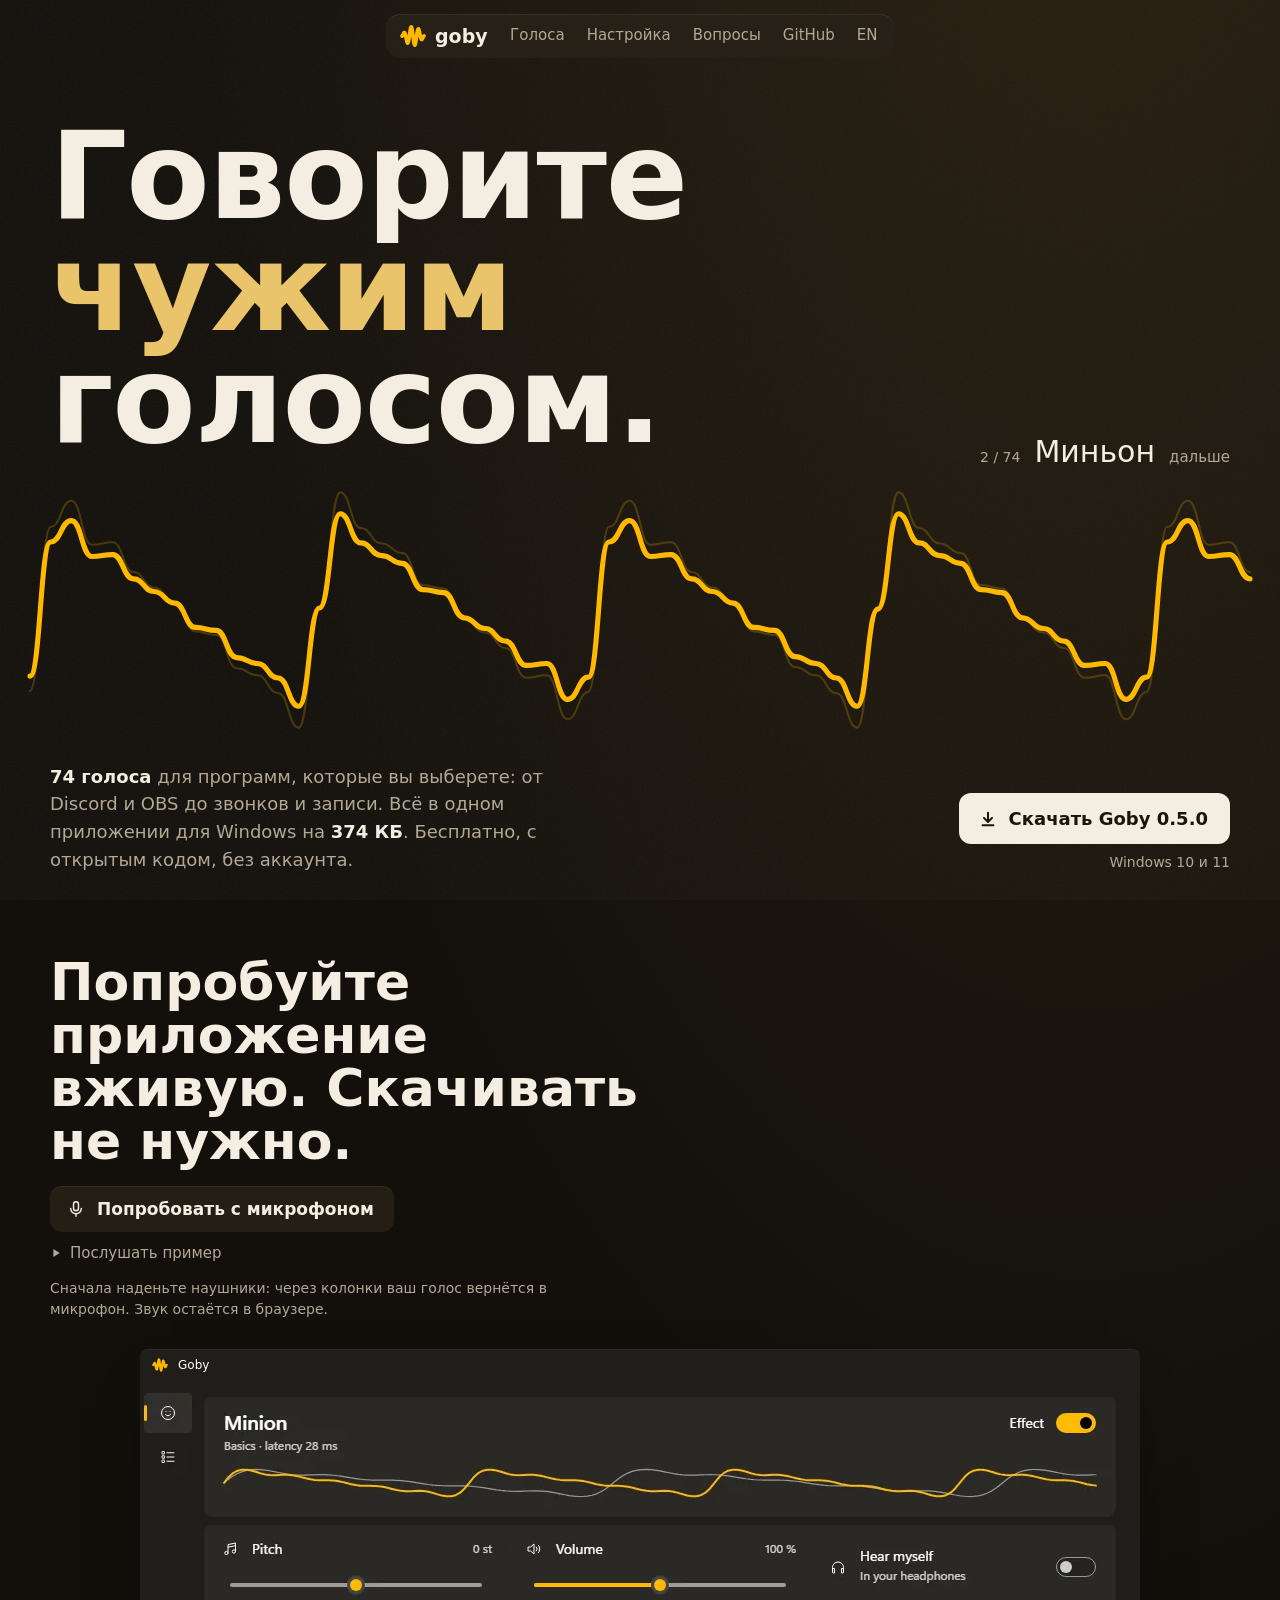
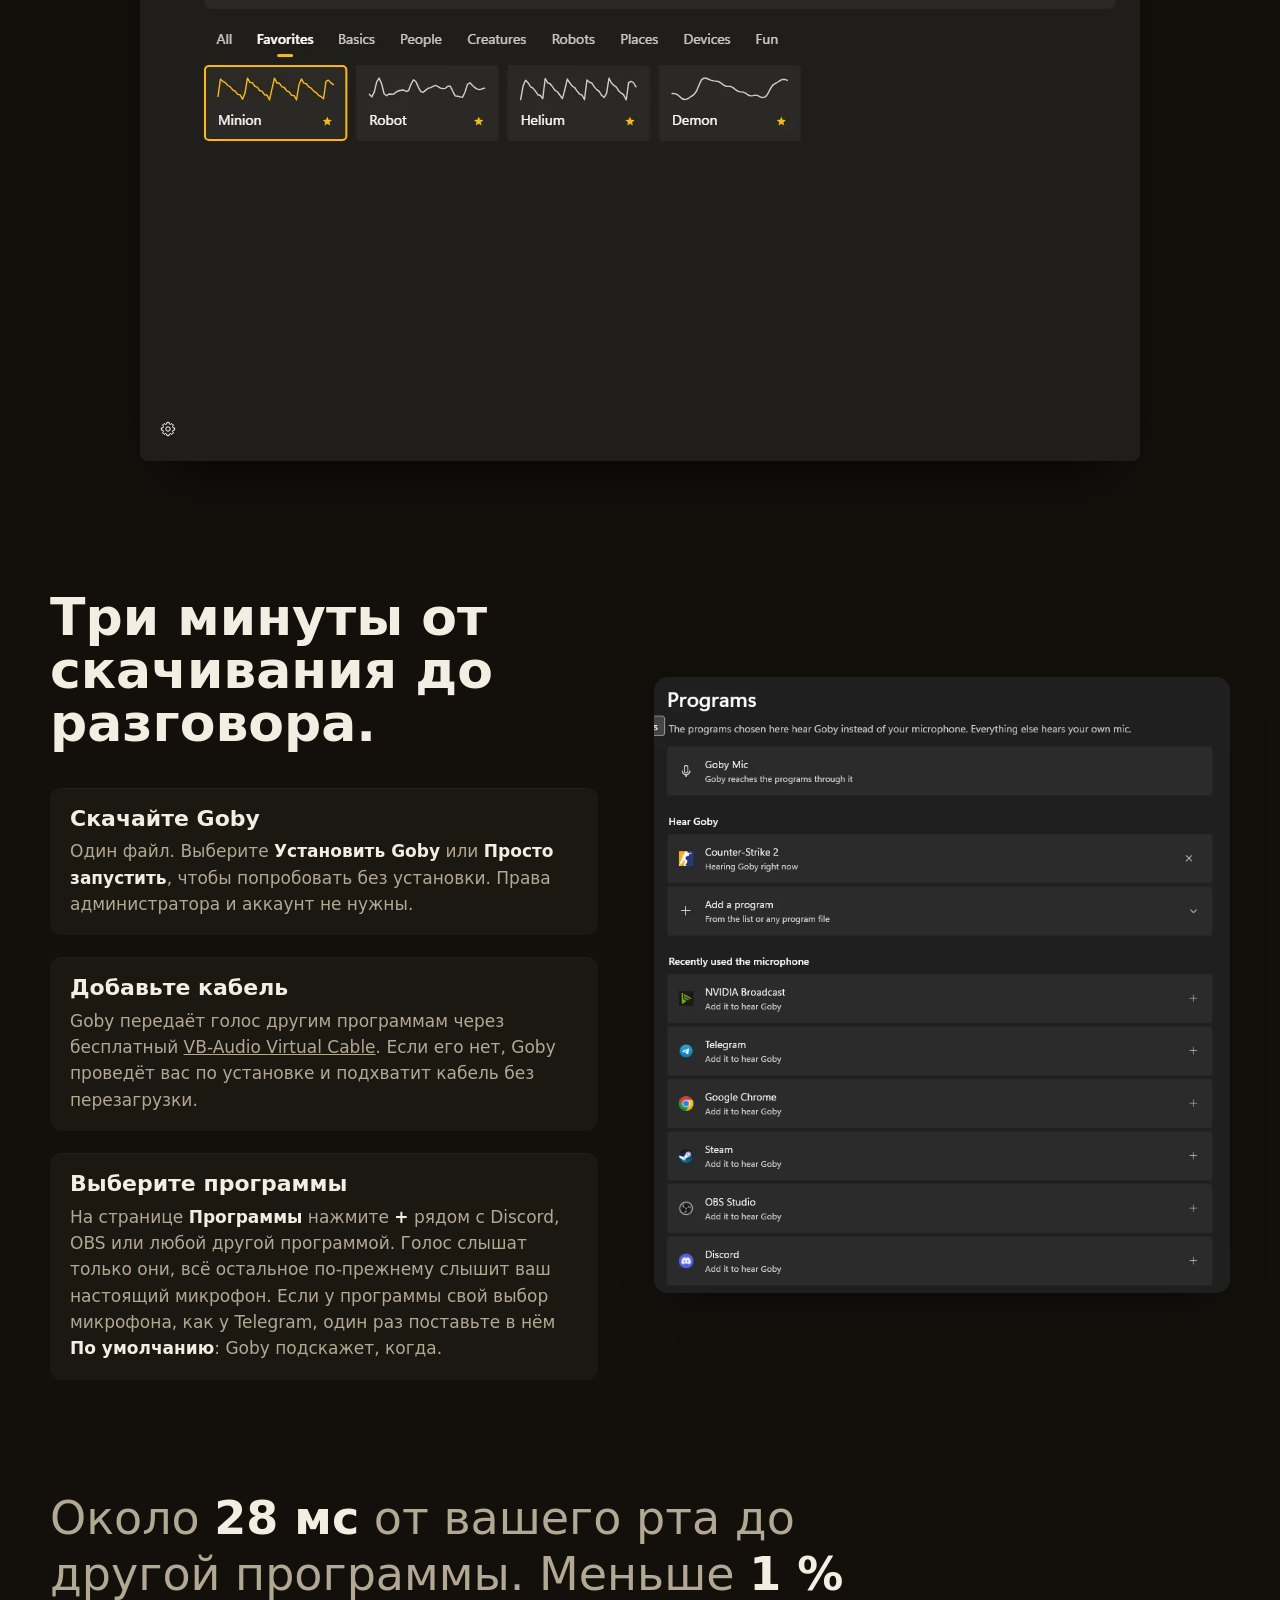
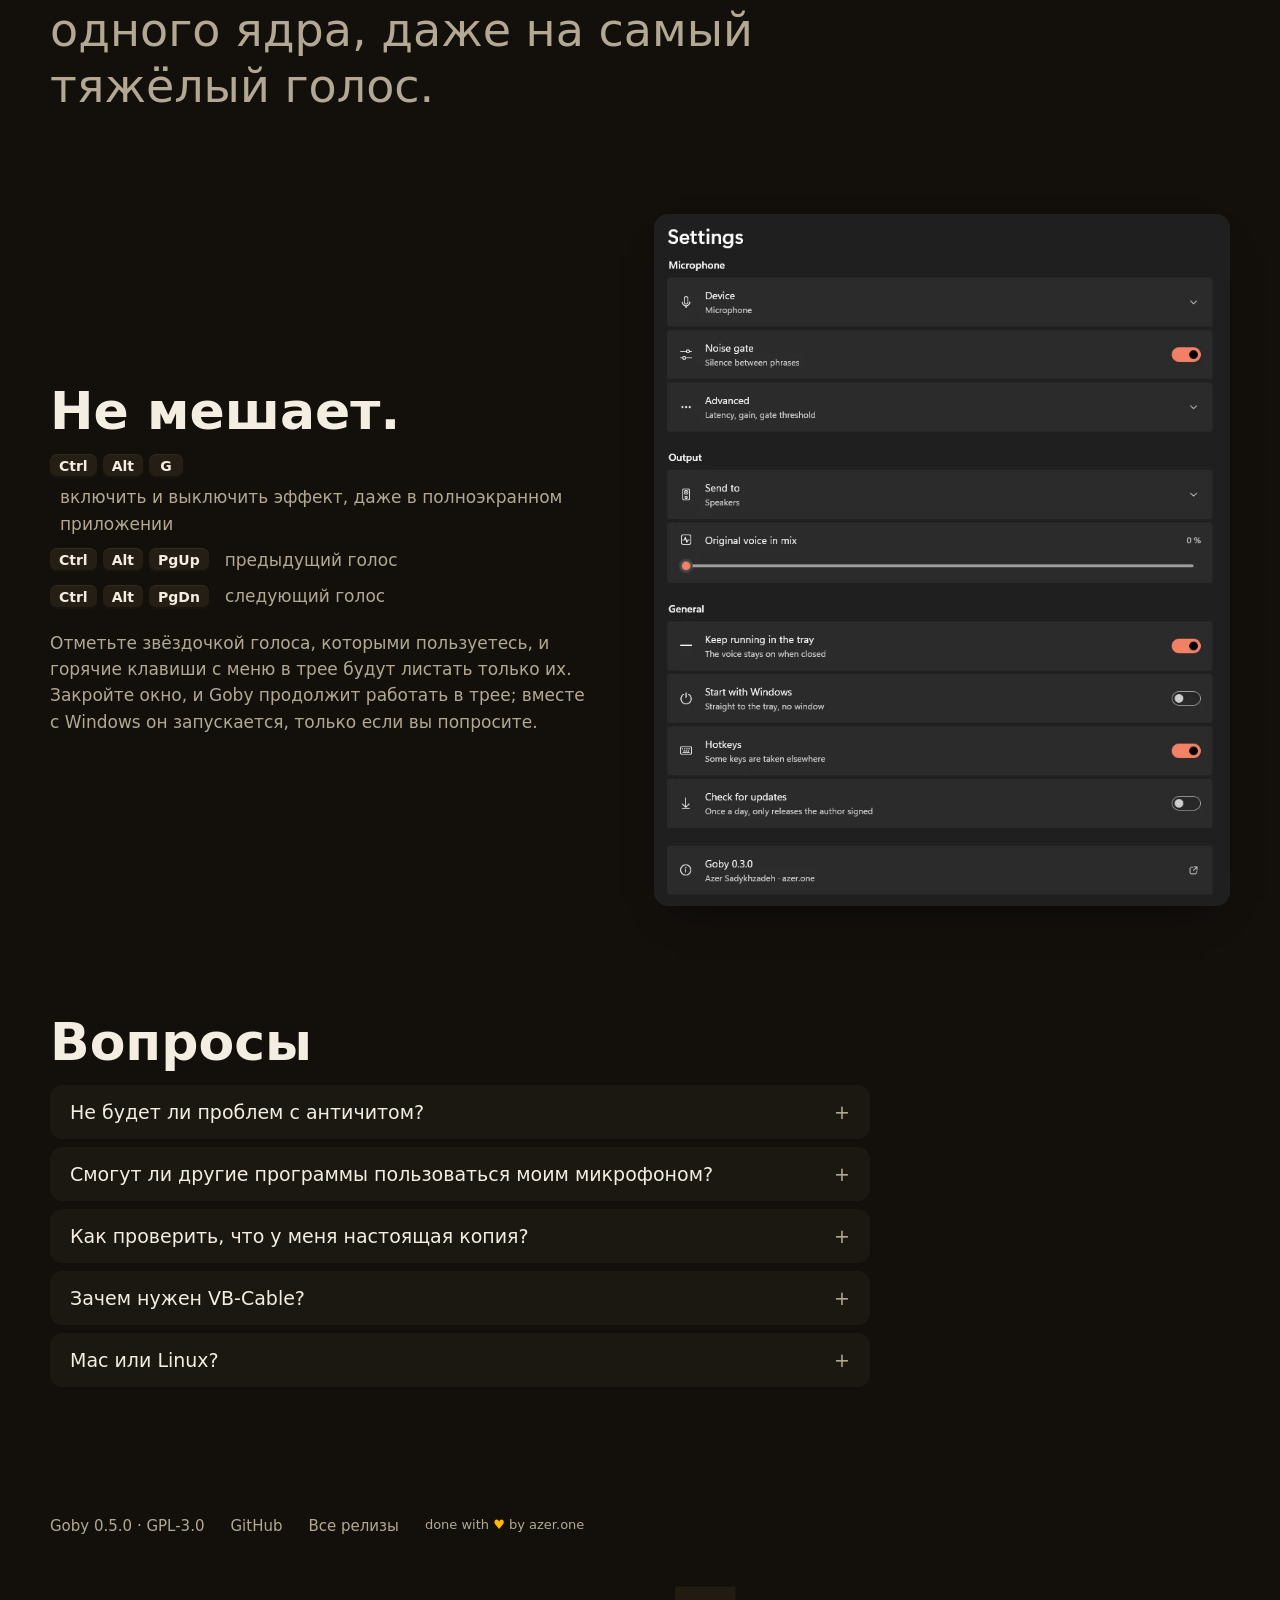
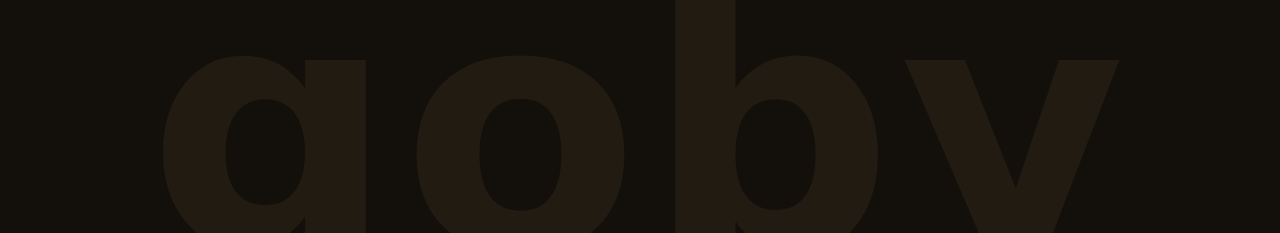
==== docs/ru/index.html @ b20ee2b4 "Write the home page's hero waveforms as whole hundredths The hero data was 24.7 KB of the 34.5 KB ho" ====
<!doctype html>
<html lang="ru">
<head>
<meta charset="utf-8">
<meta name="viewport" content="width=device-width, initial-scale=1">
<title>Goby: маленькая программа для смены голоса в Windows</title>
<meta name="description" content="Меняет голос в Windows в реальном времени: 74 голоса для программ, которые вы выберете, от Discord и OBS до звонков и записи. Одно приложение на 374 КБ, бесплатное, с открытым кодом, без аккаунта.">
<meta name="theme-color" content="#13100c">
<link rel="canonical" href="https://goby.azer.one/ru/">
<link rel="alternate" hreflang="en" href="https://goby.azer.one/">
<link rel="alternate" hreflang="ru" href="https://goby.azer.one/ru/">
<link rel="alternate" hreflang="x-default" href="https://goby.azer.one/">
<meta property="og:title" content="Goby: маленькая программа для смены голоса в Windows">
<meta property="og:description" content="74 голоса для программ, которые вы выберете. Одно приложение для Windows на 374 КБ, бесплатное, с открытым кодом.">
<meta property="og:image" content="https://goby.azer.one/images/social.png">
<meta property="og:url" content="https://goby.azer.one/ru/">
<meta property="og:locale" content="ru_RU">
<meta name="twitter:card" content="summary_large_image">
<link rel="icon" href="../images/logo.svg" type="image/svg+xml">
<link rel="preconnect" href="https://api.fontshare.com">
<link rel="preconnect" href="https://cdn.fontshare.com" crossorigin>
<link rel="stylesheet" href="https://api.fontshare.com/v2/css?f[]=pally@500,700&display=swap">
<link rel="stylesheet" href="../site.css">
<script src="../site.js" defer></script>
<noscript><style>#voices .try, #win { display: none; }</style></noscript>
</head>
<body>
<script type="application/json" id="hero-voices">[["Без эффекта",[-44,-55,-51,-60,-90,-96,-39,50,99,86,57,52,54,41,23,18,16,3,-14,-18,-20,-36,-52,-53,-53,-77,-100,-71,13,86,96,68,51,54,49,30,19,18,10,-8,-17,-18,-28,-47,-55,-51,-64,-93,-92,-26,61,100,81,55,53,54,39,22,18,15]],["Миньон",[-68,70,92,55,57,32,19,7,-18,-21,-49,-55,-70,-99,2,99,69,56,48,21,18,-8,-19,-32,-57,-55,-92,-69,70,92,55,57,32,19,7,-18,-21,-48,-55,-70,-99,1,99,69,56,48,21,18,-8,-19,-32,-57,-55,-92,-69,70,92,55,57,32]],["Гелий",[-96,-19,100,57,56,22,15,-17,-24,-57,-59,-99,36,92,54,48,19,7,-19,-34,-57,-73,-84,78,76,56,36,19,-5,-19,-46,-54,-89,-46,98,61,57,26,18,-14,-21,-55,-55,-100,8,98,54,53,20,12,-19,-28,-58,-65,-95,59,85,55,42,19]],["Великан",[-15,-26,-38,-45,-44,-44,-57,-80,-97,-90,-50,16,71,94,88,68,53,49,52,49,36,21,13,15,19,15,4,-8,-13,-11,-12,-20,-33,-42,-43,-43,-53,-75,-96,-97,-67,-6,56,89,90,73,55,48,52,51,41,25,14,15,19,17,7,-6,-12,-11]],["Робот",[-48,-71,-56,9,79,100,65,-13,-60,-59,-45,-46,-49,-39,-23,-16,-13,-8,-13,-25,-15,31,75,83,57,15,-18,-31,-24,-6,7,11,18,29,32,22,11,4,3,9,24,29,2,-42,-65,-66,-69,-78,-64,-11,43,58,43,23,9,-1,-6,-2,6,8]],["Рация",[-17,-7,22,7,-34,-5,81,99,38,-83,-94,-43,16,3,-14,6,18,-4,-16,6,15,-8,-17,12,21,-20,-30,50,99,81,-48,-97,-73,0,15,-11,-5,17,8,-15,-6,16,4,-18,-3,24,0,-36,7,88,97,16,-89,-91,-31,18,-1,-13,9,16]],["Ребёнок",[26,9,-10,-16,-34,-53,-53,-78,-97,-30,70,77,51,56,52,33,26,11,-10,-15,-33,-53,-53,-75,-98,-36,67,76,50,58,56,33,26,13,-10,-15,-31,-54,-53,-73,-99,-41,64,76,49,60,59,32,26,15,-10,-15,-29,-54,-53,-71,-100,-47,61,75]],["Младенец",[19,11,-16,-20,-48,-53,-75,-90,40,96,56,56,31,19,4,-19,-25,-54,-53,-88,-70,73,87,53,54,24,19,-5,-19,-32,-57,-57,-97,-37,92,75,55,48,20,16,-12,-19,-41,-56,-65,-99,4,100,63,57,40,19,11,-17,-21,-50,-55,-78,-90,45]],["Женский",[-21,-31,-7,63,100,79,31,6,-5,-23,-37,-37,-34,-39,-39,-26,-20,-30,-12,56,99,83,35,7,-4,-21,-37,-37,-34,-39,-39,-26,-20,-30,-14,53,98,85,37,8,-3,-20,-36,-38,-34,-38,-40,-27,-19,-30,-16,50,97,87,39,8,-3,-19,-36,-38]],["Мужской",[38,24,21,22,16,4,-1,1,-2,-13,-22,-22,-22,-33,-48,-53,-51,-61,-86,-100,-74,3,78,100,84,59,51,53,47,32,22,22,21,12,2,0,1,-5,-17,-22,-21,-25,-40,-52,-52,-52,-70,-95,-96,-48,39,93,96,73,53,51,52,42,27,21]],["Бас",[94,84,68,59,59,63,61,51,38,28,25,24,20,9,-3,-12,-15,-18,-25,-39,-53,-60,-59,-58,-65,-82,-97,-98,-73,-20,41,81,94,86,70,59,58,62,61,52,39,29,26,25,21,11,-1,-10,-13,-16,-24,-37,-52,-60,-60,-59,-65,-80,-96,-98]],["Дедушка",[50,32,20,19,15,0,-15,-19,-20,-32,-50,-58,-54,-60,-84,-100,-76,-2,74,100,85,61,54,57,51,33,21,19,16,1,-14,-19,-20,-30,-48,-57,-55,-58,-81,-100,-82,-14,66,99,88,64,54,57,53,36,22,19,17,4,-12,-19,-19,-28,-45,-57]],["Бабушка",[-1,2,-6,1,12,-4,-13,35,93,87,19,-33,-36,-35,-43,-36,-19,-16,-16,-3,3,-5,-3,11,2,-15,19,83,96,38,-26,-38,-34,-42,-40,-22,-15,-17,-7,4,-2,-5,8,8,-13,2,67,100,60,-11,-39,-34,-39,-42,-28,-15,-17,-12,2,1]],["Подросток",[19,7,-13,-19,-23,-43,-57,-54,-68,-97,-81,12,91,93,62,55,56,39,21,19,10,-11,-19,-21,-40,-57,-54,-63,-94,-89,-6,84,96,66,54,57,42,23,19,13,-8,-19,-20,-36,-55,-55,-60,-90,-95,-24,74,99,71,54,58,46,25,19,15,-5]],["Пират",[-81,-95,-98,-75,9,80,97,93,79,72,75,77,68,50,38,35,30,14,-9,-24,-28,-35,-51,-69,-74,-68,-69,-82,-96,-99,-75,8,79,96,92,79,71,75,77,68,51,38,34,30,13,-9,-23,-27,-33,-50,-69,-74,-68,-68,-81,-96,-99,-75,9,79]],["Волнуется",[-58,-84,-100,-64,25,91,95,69,54,57,52,33,20,19,12,-6,-18,-19,-27,-46,-57,-54,-61,-88,-99,-54,38,95,93,65,54,57,50,30,20,19,10,-9,-19,-19,-29,-48,-57,-54,-64,-91,-96,-42,50,97,88,61,54,57,46,27,19,18,7,-11]],["Пьяный",[-95,-41,48,97,92,65,54,57,52,33,20,19,14,-3,-17,-19,-23,-39,-55,-56,-55,-73,-98,-89,-22,64,100,86,61,54,57,48,29,20,19,11,-7,-18,-19,-25,-43,-57,-55,-57,-79,-100,-79,-2,77,100,80,57,55,57,44,26,19,18,7,-10]],["Шёпот",[-17,28,40,-24,77,-18,-35,60,-45,49,49,56,35,16,0,19,-10,0,16,-13,3,-44,-8,-64,44,-84,-18,-7,-3,43,-77,-57,43,-38,17,-3,8,-21,8,7,7,-16,9,-20,-55,-57,-84,85,86,-3,29,92,42,-59,-30,37,30,-27,18,1]],["Сонный",[54,57,49,32,20,19,15,0,-15,-19,-20,-31,-49,-57,-54,-59,-83,-100,-76,-3,73,100,85,60,53,57,50,32,20,19,15,1,-14,-19,-20,-30,-48,-57,-54,-58,-81,-100,-79,-7,70,100,86,61,53,56,50,33,20,19,16,2,-13,-19,-19,-29]],["Ведущий",[45,59,64,49,30,20,10,-3,-15,-23,-30,-45,-59,-56,-47,-54,-77,-90,-71,11,82,97,79,52,47,60,64,48,28,17,10,0,-11,-21,-31,-46,-59,-57,-47,-52,-74,-87,-70,8,81,100,86,58,50,60,64,49,28,16,9,-2,-16,-25,-34,-47]],["Здоровяк",[62,49,32,23,22,15,-2,-17,-22,-24,-35,-53,-63,-61,-62,-79,-97,-95,-53,33,89,99,84,65,60,63,57,40,26,22,20,7,-11,-21,-22,-28,-44,-59,-63,-60,-68,-89,-100,-82,-14,67,98,94,74,60,62,62,49,32,23,22,15,-2,-17,-22]],["Голос из трейлера",[46,38,32,23,9,-3,-11,-15,-20,-32,-46,-53,-55,-64,-85,-98,-81,-29,31,61,61,54,58,68,68,56,41,33,31,26,14,1,-6,-12,-22,-39,-52,-57,-60,-75,-96,-96,-58,5,51,61,54,55,65,71,60,42,28,20,11,-2,-13,-15,-12,-15]],["Мультяшный злодей",[4,72,90,66,37,23,19,8,-4,-5,6,14,13,13,18,17,-4,-32,-45,-40,-40,-59,-75,-54,11,76,97,80,53,42,44,48,48,44,34,16,-2,-10,-11,-20,-45,-69,-72,-59,-56,-77,-99,-85,-25,41,64,45,20,19,38,56,58,50,38,25]],["Комментатор",[-41,-56,-56,-58,-92,-82,-17,67,88,78,57,57,55,40,21,25,11,-6,-24,-13,-21,-27,-51,-41,-58,-66,-91,-61,23,88,78,50,52,47,48,26,21,9,14,-16,-21,-13,-31,-45,-45,-39,-53,-97,-90,-16,70,100,75,41,45,55,40,10,25,15]],["Гремлин",[-14,-19,-36,-60,-58,-84,-96,5,98,84,61,63,37,21,15,-12,-19,-29,-49,-46,-59,-75,-13,66,61,40,42,28,15,13,-7,-17,-24,-49,-53,-67,-94,-42,84,92,63,65,49,24,21,-5,-22,-26,-51,-55,-58,-83,-48,57,73,45,42,34,16,14]],["Грызун",[-56,-98,19,85,60,71,34,19,-8,-32,-44,-43,-56,-99,14,86,53,70,36,19,-6,-34,-36,-42,-55,-99,8,87,47,68,38,18,-5,-33,-27,-41,-55,-98,3,89,42,64,39,18,-5,-31,-20,-42,-54,-98,-4,91,40,59,40,19,-5,-27,-14,-43]],["Огр",[-34,-50,-66,-73,-73,-71,-78,-91,-99,-98,-75,10,82,99,98,89,76,71,73,73,63,46,32,29,28,20,1,-18,-28,-29,-31,-44,-62,-72,-73,-71,-75,-87,-98,-99,-86,-21,69,97,100,93,79,71,72,74,67,52,35,29,29,24,7,-13,-26,-29]],["Тролль",[64,56,43,36,38,44,45,38,28,22,20,21,17,7,-4,-10,-11,-12,-20,-34,-49,-57,-56,-55,-63,-81,-97,-97,-70,-13,51,90,99,85,65,51,48,50,48,39,28,21,20,20,14,4,-5,-10,-8,-6,-9,-18,-28,-31,-29,-28,-33,-44,-55,-55]],["Демон",[-41,-42,-45,-54,-71,-86,-95,-95,-88,-77,-65,-53,-33,1,47,83,98,100,94,85,78,74,73,70,65,53,39,28,24,24,23,14,-1,-15,-23,-26,-27,-33,-44,-57,-62,-61,-57,-56,-62,-71,-77,-77,-64,-38,-1,28,43,53,65,77,85,88,84,76]],["Зомби",[-20,-31,-49,-59,-57,-59,-76,-97,-92,-42,43,93,97,76,59,57,59,49,31,20,20,17,2,-15,-20,-20,-29,-47,-59,-57,-57,-73,-95,-96,-52,31,89,99,79,59,55,59,52,35,22,20,17,4,-13,-20,-20,-27,-43,-57,-59,-55,-68,-92,-99,-64]],["Привидение",[-40,-8,20,-3,-3,-20,-62,-72,-12,40,77,68,22,51,53,33,21,7,2,-15,-38,-26,-11,-34,-14,-48,-15,-35,-28,26,26,-7,29,12,53,35,19,7,14,-8,-37,-31,-9,-21,-49,-48,-50,-18,11,8,69,90,49,16,10,45,44,31,27,1]],["Одержимый",[-21,-27,-22,-34,-63,-78,-44,32,67,37,17,50,76,59,37,30,15,-17,-44,-56,-59,-58,-50,-27,-7,-23,-57,-40,37,95,88,50,31,23,13,7,9,11,6,-9,-23,-27,-35,-56,-55,-22,-12,-52,-73,-29,39,80,82,64,50,49,39,29,34,26]],["Вампир",[-13,-16,-17,-22,-30,-33,-30,-29,-44,-71,-88,-73,-18,52,92,94,74,53,46,44,38,25,13,5,-2,-9,-15,-18,-19,-23,-29,-31,-32,-40,-61,-85,-89,-54,16,78,100,88,63,47,43,40,30,18,9,3,-4,-11,-15,-14,-14,-20,-28,-31,-34,-47]],["Дракон",[25,22,4,-23,-42,-49,-49,-49,-58,-73,-88,-97,-99,-96,-85,-56,-2,41,53,43,32,40,66,86,93,92,84,75,71,72,70,61,47,34,25,13,0,-14,-24,-28,-36,-51,-68,-78,-83,-82,-83,-89,-96,-100,-96,-75,-17,46,74,84,88,90,88,81]],["Рой",[-27,-40,-43,-56,-88,-97,-42,54,99,82,52,42,38,24,11,6,4,0,-1,-1,-1,-1,-3,-6,-9,-20,-35,-31,7,54,68,53,43,47,43,26,15,14,7,-5,-9,-8,-9,-12,-10,-6,-4,-3,-3,-1,6,16,19,18,23,29,25,16,15,14]],["Пришелец",[30,26,8,-10,-14,-26,-37,-34,-36,-46,-57,-38,26,60,56,68,70,47,32,24,14,6,-3,-15,-35,-50,-63,-94,-90,-22,23,17,20,29,34,41,39,33,16,-3,-8,-18,-30,-27,-28,-39,-48,-35,19,56,49,47,51,36,26,27,21,13,5,-9]],["Андроид",[-39,-95,-95,-83,-69,-60,-50,-31,-14,8,33,54,62,67,73,72,65,61,60,53,35,13,-1,-3,-3,-6,-13,-21,-92,-97,-89,-76,-63,-49,-30,-14,7,26,48,60,66,72,72,66,59,56,51,39,22,7,0,-1,-5,-12,-18,-89,-100,-94,-78,-64]],["Диктатор",[-6,-7,-4,-5,-17,-9,44,83,55,-38,-75,-39,3,-8,-24,-1,16,-8,-22,3,18,-12,-25,15,29,-27,-42,71,100,100,-53,-100,-100,-26,6,-12,-1,24,14,-8,0,18,9,-6,5,18,7,-5,9,20,-1,-26,-20,-1,0,-3,10,18,4,-4]],["Киборг",[-69,-95,-96,-61,2,59,80,67,34,3,-11,-8,9,37,61,70,57,27,-3,-18,-16,-7,0,1,-3,-13,-36,-69,-95,-95,-59,4,60,81,67,33,2,-13,-9,9,37,61,69,56,26,-6,-21,-17,-7,0,1,-3,-14,-37,-71,-96,-95,-57,7,62]],["Мутант",[-6,-14,-32,-49,-51,-55,-78,-99,-84,-21,47,70,59,48,50,52,48,44,41,30,11,-2,-7,-16,-35,-49,-52,-58,-81,-99,-80,-16,52,76,66,52,48,46,43,42,40,28,10,-3,-8,-17,-36,-50,-53,-59,-82,-100,-79,-11,59,83,70,52,45,43]],["8-бит",[-41,-54,-54,-54,-67,-79,-41,28,90,90,67,41,41,41,28,14,14,0,-14,-14,-14,-41,-54,-54,-54,-54,-79,-67,-14,79,90,67,41,41,41,41,14,14,14,0,-14,-14,-28,-41,-54,-41,-41,-67,-90,-54,54,90,79,41,41,54,41,28,14,14]],["Синт-хор",[71,-37,-45,-10,-36,-19,-6,7,12,27,-25,7,43,74,29,-66,-56,-15,24,-44,-60,-38,21,55,69,50,24,48,-54,-77,-65,-30,23,49,52,57,19,-61,-50,-10,23,24,-22,-9,31,54,17,-65,-77,-42,9,31,41,56,87,3,-61,-32,-65,-32]],["Голограмма",[-7,-2,10,4,-27,-44,-12,39,57,40,29,39,38,12,-12,-15,-17,-36,-49,-33,-11,-8,-11,-1,6,-20,-53,-36,29,75,64,35,35,47,31,-2,-18,-17,-30,-51,-47,-21,-11,-20,-16,4,-7,-53,-68,-5,78,97,59,36,50,54,21,-14,-21,-26]],["Борт корабля",[-9,-12,10,9,-29,-5,73,96,11,-78,-67,15,40,-8,-39,-1,20,-2,-27,-1,15,5,-16,10,13,-6,-24,34,91,60,-55,-93,-23,35,16,-35,-23,12,19,-20,-17,14,7,-12,-3,22,10,-32,-4,75,88,2,-83,-67,17,37,-14,-43,6,23]],["Сломанный робот",[7,1,-5,-11,-21,-32,-31,-12,26,70,97,96,55,-25,-69,-66,-46,-38,-41,-35,-23,-17,-21,-22,-15,-3,17,41,58,51,16,-36,-74,-85,-64,-7,46,59,48,38,38,36,23,17,25,34,32,18,-3,-32,-59,-68,-50,-12,22,39,40,23,-6,-27]],["Стальной шлем",[-35,-49,-55,-66,-88,-100,-75,-13,47,73,75,74,70,56,40,30,25,15,2,-6,-12,-27,-44,-53,-59,-78,-98,-91,-43,25,66,75,75,72,63,46,33,28,20,7,-3,-9,-20,-37,-50,-56,-68,-91,-99,-68,-3,53,74,75,74,68,54,38,30,24]],["Пещера",[-25,-24,-27,-50,-87,-95,-55,24,66,57,30,23,28,27,22,30,39,31,8,-8,-14,-18,-23,-23,-37,-72,-99,-81,-9,57,68,44,28,31,30,19,19,30,29,11,-6,-9,-11,-14,-17,-22,-47,-84,-91,-45,29,62,42,19,21,26,13,9,27,44]],["Собор",[-34,-43,-39,-48,-80,-96,-48,45,96,77,41,35,50,32,1,-5,16,21,-1,-22,-29,-31,-36,-39,-41,-60,-87,-70,4,82,91,52,32,46,51,20,-5,5,25,16,-14,-34,-43,-43,-44,-46,-56,-77,-77,-22,62,100,79,42,45,60,40,-1,-14,6]],["Ванная",[-38,-42,-54,-69,-79,-71,-30,37,82,81,48,25,30,39,28,13,13,20,10,-13,-32,-38,-40,-49,-65,-80,-82,-53,14,77,95,72,39,30,37,32,14,7,14,13,-10,-33,-43,-45,-51,-61,-71,-78,-66,-15,59,98,89,52,32,36,33,18,7,9]],["Стадион",[-56,-62,-48,-50,-80,-89,-35,59,100,81,48,40,46,42,32,29,22,-2,-24,-28,-28,-44,-58,-50,-41,-62,-88,-65,19,89,92,57,34,38,39,29,25,28,15,-9,-21,-19,-27,-49,-55,-45,-53,-84,-89,-29,59,94,70,36,30,38,36,31,35,32]],["Под водой",[-65,-92,-94,-43,34,61,34,7,15,34,38,41,54,59,40,15,5,-3,-26,-46,-51,-61,-88,-98,-55,26,60,36,12,26,45,39,29,42,58,46,18,5,-1,-22,-45,-51,-58,-85,-100,-66,15,58,41,20,36,55,42,19,29,52,48,22,6,0]],["Каньон",[-47,-57,-54,-63,-91,-96,-41,53,99,87,60,55,57,44,25,19,17,3,-15,-19,-22,-38,-55,-56,-56,-79,-100,-73,14,88,97,70,54,57,52,32,20,19,11,-8,-19,-19,-29,-49,-57,-54,-67,-94,-93,-28,64,100,83,58,55,56,41,23,19,16]],["Консервная банка",[-23,-1,14,-12,-34,8,81,95,37,-16,-15,-1,-17,-37,-24,-2,-8,-25,-15,5,-2,-22,-13,12,3,-30,-19,52,100,67,1,-21,-5,-7,-31,-33,-9,-2,-20,-23,-2,5,-15,-22,3,13,-17,-33,19,88,90,27,-19,-13,-2,-21,-37,-20,-1,-11]],["Телефон",[-8,-7,12,7,-20,-9,60,100,71,-27,-78,-63,-29,-21,-21,-3,11,3,-7,3,11,-2,-11,4,14,-9,-22,28,91,93,18,-67,-75,-42,-21,-23,-13,8,9,-5,-3,10,5,-10,-4,13,4,-22,-1,69,100,60,-40,-79,-58,-26,-22,-20,0,11]],["Мегафон",[-38,-2,36,3,-46,22,96,87,-1,-86,-86,-30,17,-6,-9,17,15,-13,-10,19,8,-34,-22,28,26,-34,-21,88,87,73,-88,-81,-69,9,4,-16,7,18,0,-19,9,19,-15,-36,8,38,-3,-42,37,90,84,-28,-82,-85,-18,13,-11,-5,19,12]],["Рация с помехами",[-6,-14,5,9,-22,-10,67,98,53,-51,-79,-45,2,5,-9,11,10,-4,-18,2,11,5,-13,11,9,7,-24,27,76,85,-22,-81,-70,-20,7,-6,0,1,15,-14,-11,12,1,-8,1,24,19,-31,-9,51,95,41,-41,-91,-42,1,6,-17,7,15]],["Старое радио",[-7,-8,10,8,-24,-8,65,100,70,-27,-76,-60,-29,-21,-22,0,10,0,-10,5,11,2,-11,8,12,-6,-22,29,89,92,14,-71,-73,-44,-21,-24,-11,5,11,-7,-4,12,4,-9,-1,18,8,-27,-5,69,98,63,-39,-81,-60,-25,-20,-23,3,12]],["Окно заказа",[-16,-2,19,-1,-39,11,89,90,-17,-91,-70,12,33,-3,-17,14,12,-14,-19,14,12,-7,-13,23,10,-20,-20,58,94,42,-79,-96,-26,28,14,-19,-1,13,5,-21,-2,20,-4,-17,9,29,-2,-39,15,89,80,-28,-92,-69,13,31,-6,-20,17,13]],["Кассета",[-60,-60,-64,-85,-99,-65,35,95,93,70,59,63,54,33,22,22,8,-13,-23,-21,-36,-54,-61,-57,-75,-95,-88,-15,77,99,80,58,61,58,42,24,22,15,-2,-21,-22,-27,-48,-61,-57,-62,-87,-99,-59,44,96,93,68,57,61,52,31,20,22,7]],["Тактическая рация",[-6,-8,6,7,-29,-2,70,99,34,-51,-73,-31,4,3,-8,12,8,-8,-19,7,9,6,-10,17,6,-1,-19,30,86,73,-27,-88,-56,-17,7,-8,1,3,12,-15,-8,14,0,-9,5,24,13,-32,-8,68,91,34,-59,-85,-36,8,4,-17,15,13]],["Дешёвая гарнитура",[-16,-22,32,32,-54,-43,100,100,100,22,-100,-100,-100,-100,-100,-56,8,3,-22,5,38,5,-30,8,46,-13,-72,59,100,100,100,-100,-100,-100,-100,-100,-87,-13,13,-16,-13,30,27,-22,-16,38,22,-61,-24,100,100,100,-24,-100,-100,-100,-100,-100,-46,11]],["Плохая связь",[-6,-8,8,8,-23,-7,62,99,67,-24,-73,-57,-26,-19,-20,0,9,0,-11,5,10,3,-10,9,10,-4,-21,26,87,91,13,-68,-70,-43,-19,-22,-10,4,11,-8,-4,12,4,-9,-1,17,9,-26,-6,66,98,62,-36,-80,-58,-23,-18,-23,4,12]],["Хор бурундуков",[-43,14,68,26,11,-32,10,1,26,-11,-30,-68,-7,16,0,82,42,18,-9,-33,-58,-81,-49,79,68,47,19,-6,-38,1,-32,-36,-21,-16,51,11,49,19,5,-34,2,-28,-41,-43,22,65,20,3,-18,15,4,16,-13,-37,-71,5,2,37,68,43]],["Опера",[-83,-6,68,82,56,41,51,55,44,36,39,32,6,-14,-12,-7,-23,-46,-57,-66,-89,-99,-58,28,80,75,50,47,57,53,41,38,36,15,-8,-11,-1,-9,-36,-57,-62,-73,-95,-93,-42,38,76,69,53,54,59,57,46,38,27,10,-1,3,3,-19]],["Хор",[-34,-40,-39,-52,-54,-46,-31,9,27,-5,-8,37,62,47,28,31,30,12,13,27,15,-11,-34,-50,-51,-68,-98,-77,-2,46,42,25,35,66,73,58,43,30,18,-4,-27,-30,-49,-83,-73,-32,-19,-29,-18,16,50,60,46,28,24,25,11,-11,-8,-10]],["Караоке",[-51,-60,-51,-57,-83,-86,-30,57,98,86,59,47,42,30,22,22,17,-4,-18,-17,-23,-46,-64,-57,-48,-66,-86,-58,23,89,97,72,52,44,35,22,18,16,2,-14,-16,-16,-36,-60,-64,-54,-60,-82,-75,-10,71,100,84,60,51,44,31,21,16,5]],["Глюк",[-27,-45,-59,-55,-59,-87,-98,-58,36,93,89,60,49,52,43,25,17,16,6,-8,-15,-17,-25,-41,-45,-43,-54,-77,-73,-19,53,77,63,42,40,41,29,17,13,11,2,-10,-13,-15,-26,-38,-39,-38,-55,-70,-53,10,57,70,49,38,39,36,25,14]],["Дуэт с басом",[-60,-65,-62,-68,-89,-100,-77,-30,2,6,11,35,63,74,73,70,62,45,27,21,19,11,1,-2,-7,-28,-47,-32,19,63,68,48,33,30,22,8,0,0,-6,-21,-33,-39,-49,-62,-65,-62,-71,-92,-99,-71,-24,4,6,14,40,66,75,73,69,60]],["Реактивный",[51,15,-28,-41,-46,-49,-17,53,94,63,7,3,42,57,27,-7,-27,-54,-84,-72,-8,45,37,-7,-38,-49,-54,-34,29,89,85,29,-4,20,52,43,11,-15,-41,-76,-87,-43,25,49,18,-25,-48,-58,-49,2,73,99,57,2,0,35,49,29,1,-25]],["Робочипмунк",[0,4,-9,-8,-29,-35,-44,-81,31,94,55,59,31,20,0,-19,-31,-52,-50,-77,-16,60,37,27,10,4,-5,-6,-5,-6,9,-2,49,44,-34,-25,-19,-15,-7,-5,-1,-3,-3,-16,-5,-33,-11,61,42,42,33,16,10,-18,-22,-55,-54,-83,-81,59]],["Замедленная съёмка",[-33,-39,-37,-40,-59,-84,-91,-62,3,61,82,69,47,38,43,47,40,25,12,7,6,7,8,7,3,-2,-4,-1,4,8,8,4,-1,-5,-6,-6,-12,-25,-40,-46,-42,-43,-61,-89,-100,-74,-8,60,88,81,60,49,53,59,54,38,22,11,5,0]],["Автотюн",[-9,-19,-19,-30,-50,-57,-54,-67,-94,-92,-27,64,100,83,58,55,56,41,23,19,16,0,-16,-19,-23,-41,-56,-55,-58,-84,-100,-62,30,93,94,66,54,57,49,29,19,19,8,-11,-19,-20,-33,-52,-57,-54,-71,-97,-86,-11,75,100,78,56,56,55]],["Хор аккордов",[-17,-30,-48,-73,-42,-8,-19,-23,-43,-70,-24,60,98,80,37,23,8,-32,-11,42,35,17,11,-3,-12,-48,-89,-65,-23,-23,-43,-52,3,86,92,57,46,40,37,25,0,-1,-17,-59,-51,-26,-27,-7,23,22,5,-24,-32,1,28,44,35,-3,-12,-31]],["Токбокс",[62,56,51,47,36,26,27,34,36,32,26,-88,-98,-83,-72,-61,-48,-24,4,33,51,61,59,53,49,41,29,26,32,37,35,29,-57,-99,-90,-77,-67,-54,-35,-10,22,44,58,61,55,51,46,34,26,29,36,36,31,18,-93,-97,-82,-71,-59,-46]]]</script>
<script type="application/json" id="texts">{"try.off":"Попробовать с микрофоном","try.on":"Выключить микрофон","sample.play":"Послушать пример","sample.stop":"Остановить пример","sample.none":"Пример недоступен","sample.note":"Играет пример. Выбирайте голоса и двигайте «Тон», пока он звучит.","window":"Окно Goby. Стрелки выбирают голос, Escape возвращает к голосам.","unsupported":"Этот браузер не умеет менять голос вживую. Подойдёт свежий Chrome, Edge, Firefox или Safari.","asking":"Браузер спрашивает разрешение на микрофон…","listening":"Слушаю. Выбирайте голоса и двигайте «Тон», пока говорите.","denied":"Микрофон не разрешён, так что пока слушать нечего.","nomic":"На этом устройстве нет микрофона.","failed":"Голоса не удалось запустить: ","loadfail":"Голоса не удалось загрузить: "}</script>
<nav class="top">
  <a class="mark" href="#top"><img src="../images/logo.svg" alt="" width="26" height="26">goby</a>
  <a class="link" href="#voices">Голоса</a>
  <a class="link" href="#setup">Настройка</a>
  <a class="link" href="#faq">Вопросы</a>
  <a class="link" href="https://github.com/Sadykhzadeh/goby">GitHub</a>
  <a class="link" href="../" hreflang="en" lang="en" title="English">EN</a>
</nav>

<main class="wrap" id="top">
  <section class="hero">
    <h1>Говорите <span>чужим</span> голосом.</h1>
    <div class="stage">
      <svg viewBox="0 0 1200 260" preserveAspectRatio="none" aria-hidden="true">
        <path class="echo" id="echo" d=""/>
        <path id="wave" d=""/>
      </svg>
      <button class="voice" id="voice" type="button" title="Следующий голос">
        <small id="count">2 / 74</small><span id="name">Миньон</span><span class="next">дальше</span>
      </button>
    </div>
    <div class="foot">
      <p><b>74 голоса</b> для программ, которые вы выберете: от Discord и OBS до звонков и записи. Всё в одном приложении для Windows на <b>374 КБ</b>. Бесплатно, с открытым кодом, без аккаунта.</p>
      <div class="get">
        <a class="download" href="https://github.com/Sadykhzadeh/goby/releases/latest">
          <svg viewBox="0 0 20 20" fill="none" stroke="currentColor" stroke-width="2.2" stroke-linecap="round" stroke-linejoin="round" aria-hidden="true"><path d="M10 3v10M5.5 8.8 10 13.3l4.5-4.5M4 17h12"/></svg>
          Скачать Goby 0.5.0
        </a>
        <small>Windows 10 и 11</small>
      </div>
    </div>
  </section>

  <section id="voices" class="live">
    <div class="live-head">
      <h2>Попробуйте приложение вживую. Скачивать не нужно.</h2>
      <noscript><p>Живая часть работает только с JavaScript. Загрузка выше работает и без него.</p></noscript>
      <div class="try">
        <div class="try-row">
          <button class="try-btn" id="try" type="button" aria-pressed="false"><svg class="ic" viewBox="0 0 16 16" aria-hidden="true"><rect x="5.8" y="1.5" width="4.4" height="8" rx="2.2"/><path d="M3.3 7.6a4.7 4.7 0 0 0 9.4 0M8 12.3v2.2"/></svg><span id="try-label">Попробовать с микрофоном</span></button>
          <button class="sample" id="sample" type="button"><svg class="ic" viewBox="0 0 16 16" aria-hidden="true"><path class="play" d="M4.5 2.8v10.4L13 8z"/><rect class="stop" x="3.5" y="3.5" width="9" height="9" rx="1.6"/></svg><span id="sample-label">Послушать пример</span></button>
        </div>
        <p id="try-note">Сначала наденьте наушники: через колонки ваш голос вернётся в микрофон. Звук остаётся в браузере.</p>
      </div>
    </div>

  <div class="win" id="win">
    <div class="bar"><img src="../images/logo.svg" alt="" width="16" height="16"><span>Goby</span></div>
    <img class="shot" src="../images/window.webp" width="1000" height="680" loading="lazy" decoding="async" alt="Главное окно Goby: голос «Миньон» над ползунками «Тон» и «Громкость» и галерея избранных голосов, у каждого своя форма волны.">
    <div class="menu" id="menu" role="menu" hidden></div>
  </div>
  </section>

  <section id="setup" class="setup">
    <div class="steps">
      <h2>Три минуты от скачивания до разговора.</h2>
      <div class="step">
        <h3>Скачайте Goby</h3>
        <p>Один файл. Выберите <b>Установить Goby</b> или <b>Просто запустить</b>, чтобы попробовать без установки. Права администратора и аккаунт не нужны.</p>
      </div>
      <div class="step">
        <h3>Добавьте кабель</h3>
        <p>Goby передаёт голос другим программам через бесплатный <a href="https://vb-audio.com/Cable/">VB-Audio Virtual Cable</a>. Если его нет, Goby проведёт вас по установке и подхватит кабель без перезагрузки.</p>
      </div>
      <div class="step">
        <h3>Выберите программы</h3>
        <p>На странице <b>Программы</b> нажмите <b>+</b> рядом с Discord, OBS или любой другой программой. Голос слышат только они, всё остальное по-прежнему слышит ваш настоящий микрофон. Если у программы свой выбор микрофона, как у Telegram, один раз поставьте в нём <b>По умолчанию</b>: Goby подскажет, когда.</p>
      </div>
    </div>
    <figure class="side">
      <img src="../images/programs.webp" width="790" height="845" loading="lazy" decoding="async" alt="Страница «Программы» в Goby: Counter-Strike 2 слышит Goby прямо сейчас, а Telegram, Chrome, Steam, OBS и Discord предложены со своими значками.">
    </figure>
  </section>

  <section class="facts">
    <p>Около <b>28 мс</b> от вашего рта до другой программы. Меньше <b>1 %</b> одного ядра, даже на самый тяжёлый голос.</p>
  </section>

  <section class="playing">
    <div>
      <h2>Не мешает.</h2>
      <ul class="keys">
        <li><kbd>Ctrl</kbd><kbd>Alt</kbd><kbd>G</kbd><span>включить и выключить эффект, даже в полноэкранном приложении</span></li>
        <li><kbd>Ctrl</kbd><kbd>Alt</kbd><kbd>PgUp</kbd><span>предыдущий голос</span></li>
        <li><kbd>Ctrl</kbd><kbd>Alt</kbd><kbd>PgDn</kbd><span>следующий голос</span></li>
      </ul>
      <p>Отметьте звёздочкой голоса, которыми пользуетесь, и горячие клавиши с меню в трее будут листать только их. Закройте окно, и Goby продолжит работать в трее; вместе с Windows он запускается, только если вы попросите.</p>
    </div>
    <figure class="side">
      <img src="../images/settings.webp" width="790" height="950" loading="lazy" decoding="async" alt="Страница «Настройки» в Goby: микрофон, шумовой гейт, вывод, трей, автозапуск, горячие клавиши и обновления.">
    </figure>
  </section>

  <section id="faq" class="faq">
    <h2>Вопросы</h2>
    <details>
      <summary>Не будет ли проблем с античитом?</summary>
      <p>Goby не трогает игру: ничего в неё не внедряет и не читает её память. Игра видит лишь ещё один микрофон, созданный обычным подписанным драйвером VB-Audio.</p>
    </details>
    <details>
      <summary>Смогут ли другие программы пользоваться моим микрофоном?</summary>
      <p>Да, Goby делит его с ними. <i>Низкая задержка</i> в Настройки &gt; Дополнительно занимает микрофон монопольно: задержка меньше примерно на 11 мс, но пока Goby работает, больше никто с него не запишет.</p>
    </details>
    <details>
      <summary>Как проверить, что у меня настоящая копия?</summary>
      <p>К каждому релизу прилагается SHA-256 каждого файла в <code>SHA256SUMS.txt</code>; сверьте его через <code>Get-FileHash</code> в PowerShell. Собственное обновление Goby ставит только релизы, подписанные ключом автора. В настройках видно версию и коммит, из которого собрана ваша копия.</p>
    </details>
    <details>
      <summary>Зачем нужен VB-Cable?</summary>
      <p>Программа может записывать только с микрофона, о котором знает Windows. VB-Cable и есть такой микрофон: Goby играет в него. Свой драйвер означал бы компонент ядра у вас в системе, а Goby этого не хочет.</p>
    </details>
    <details>
      <summary>Mac или Linux?</summary>
      <p>Нет. Goby построен на звуке и интерфейсе Windows, и во многом поэтому он такой маленький и быстрый.</p>
    </details>
  </section>
</main>

<footer>
  <div class="wrap links">
    <span>Goby 0.5.0 · GPL-3.0</span>
    <a href="https://github.com/Sadykhzadeh/goby">GitHub</a>
    <a href="https://github.com/Sadykhzadeh/goby/releases">Все релизы</a>
    <a class="credit" href="https://azer.one">done with <span aria-hidden="true" class="heart">♥</span> by azer.one</a>
  </div>
  <span class="word" aria-hidden="true">goby</span>
</footer>
</body>
</html>
---- docs/site.css ----
:root {
  --ground: #13100c;
  --ground-2: #1b1711;
  --ground-3: #241e15;
  --ink: #f4ede1;
  --muted: #b3a894;
  --amber: #ffb900;
  --amber-ink: #e9c46a;
  --display: "Pally", system-ui, sans-serif;
  --body: system-ui, -apple-system, "Segoe UI", sans-serif;
}
* { box-sizing: border-box; }
/* The page's light sits on the root, so it covers the whole canvas: on body it started
   below the nav's top margin, which collapses through it, and left a seam above the nav. */
html { background: radial-gradient(120% 70% at 85% -10%, #2a2010 0%, transparent 60%), var(--ground); scroll-behavior: smooth; }
@media (prefers-reduced-motion: reduce) { html { scroll-behavior: auto; } * { transition: none !important; } }
body {
  margin: 0;
  color: var(--ink);
  font: 17px/1.55 var(--body);
  -webkit-font-smoothing: antialiased;
}
/* A fine grain under everything, so the warm dark never bands. */
body::before {
  content: "";
  position: fixed; inset: 0; z-index: -1; pointer-events: none; opacity: 0.06;
  background-image: url("data:image/svg+xml,%3Csvg xmlns='http://www.w3.org/2000/svg' width='160' height='160'%3E%3Cfilter id='n'%3E%3CfeTurbulence type='fractalNoise' baseFrequency='0.9' numOctaves='2' stitchTiles='stitch'/%3E%3C/filter%3E%3Crect width='100%25' height='100%25' filter='url(%23n)'/%3E%3C/svg%3E");
}
a { color: inherit; }
img { max-width: 100%; height: auto; }
.wrap { width: min(1180px, 100% - 40px); margin: 0 auto; }
h2 { margin: 0 0 16px; font: 700 clamp(32px, 4.2vw, 52px)/1.02 var(--display); max-width: 18ch; }
h3 { margin: 0 0 6px; font: 700 22px/1.2 var(--display); }
section { scroll-margin-top: 80px; }

nav.top {
  position: sticky; top: 14px; z-index: 5;
  display: flex; align-items: center; gap: 22px;
  width: max-content; max-width: calc(100% - 32px);
  margin: 14px auto 0; padding: 9px 16px 9px 14px;
  background: rgba(40, 33, 24, 0.88);
  backdrop-filter: blur(14px) saturate(1.2);
  border-radius: 14px;
  box-shadow: inset 0 1px 0 rgba(255, 233, 190, 0.08);
  font-size: 15px;
}
nav.top .mark { display: flex; align-items: center; gap: 9px; text-decoration: none; font: 700 19px var(--display); }
nav.top a.link { text-decoration: none; color: var(--muted); transition: color .15s; }
nav.top a.link:hover { color: var(--ink); }

.hero { min-height: calc(100svh - 70px); display: grid; grid-template-rows: auto 1fr auto; padding-top: 7vh; }
h1 {
  margin: 0; max-width: 11ch;
  font: 700 clamp(56px, 9.5vw, 132px)/0.92 var(--display);
  letter-spacing: -0.01em;
}
h1 span { color: var(--amber-ink); }
.stage { position: relative; height: clamp(170px, 30vh, 300px); align-self: center; margin: 2vh -20px; }
.stage svg { position: absolute; inset: 0; width: 100%; height: 100%; overflow: visible; }
.stage path { fill: none; stroke: var(--amber); stroke-width: 5; stroke-linecap: round; stroke-linejoin: round; }
.stage .echo { stroke-width: 2; opacity: 0.22; }
.voice {
  position: absolute; right: 20px; bottom: 100%;
  display: flex; align-items: baseline; gap: 14px;
  background: none; border: 0; color: var(--ink); cursor: pointer; padding: 6px 0;
  font: 500 clamp(22px, 2.6vw, 30px) var(--display);
}
.voice small { font: 14px var(--body); color: var(--muted); font-variant-numeric: tabular-nums; }
.voice .next { font: 400 15px var(--body); color: var(--muted); transition: transform .2s, color .2s; }
.voice:hover .next { transform: translateX(4px); color: var(--ink); }
.foot { display: flex; flex-wrap: wrap; align-items: end; justify-content: space-between; gap: 28px; padding-bottom: 42px; }
.foot p { margin: 0; max-width: 46ch; color: var(--muted); font-size: 18px; }
.foot p b { color: var(--ink); font-weight: 600; }
.get { display: grid; gap: 8px; justify-items: end; }
.download {
  display: inline-flex; align-items: center; gap: 12px;
  padding: 15px 22px 15px 20px; border-radius: 12px;
  background: var(--ink); color: #1a140a; text-decoration: none;
  font: 700 18px var(--display);
  transition: background .18s;
}
.download:hover { background: var(--amber); }
.download svg { width: 18px; height: 18px; }
.get small { color: var(--muted); font-size: 14px; }

figure { margin: 0; }
figure img {
  display: block; border-radius: 14px;
  box-shadow: 0 18px 40px -24px rgba(0, 0, 0, .8);
}

.setup, .playing { display: grid; grid-template-columns: 1fr 1.05fr; gap: 56px; align-items: center; padding: 60px 0; }
.steps { display: grid; gap: 22px; }
.step { padding: 18px 20px; border-radius: 12px; background: var(--ground-2); box-shadow: inset 0 1px 0 rgba(255, 233, 190, .04); }
.step p, .playing p { margin: 0; color: var(--muted); }
.step b, .playing b { color: var(--ink); font-weight: 600; }
.side img { width: 100%; }

.facts { padding: 50px 0 40px; }
.facts p { margin: 0; max-width: 30ch; font: 500 clamp(28px, 3.6vw, 46px)/1.22 var(--display); color: var(--muted); }
.facts p b { color: var(--ink); font-weight: 700; }

.keys { list-style: none; margin: 0 0 20px; padding: 0; display: grid; gap: 10px; }
.keys li { display: flex; align-items: center; gap: 6px; flex-wrap: wrap; }
.keys span { margin-left: 10px; color: var(--muted); }
kbd {
  display: inline-block; min-width: 34px; padding: 4px 9px; border-radius: 7px; text-align: center;
  font: 600 14px var(--body); color: var(--ink);
  background: var(--ground-3); box-shadow: inset 0 -2px 0 rgba(0, 0, 0, .35), inset 0 1px 0 rgba(255, 233, 190, .06);
}

.faq { padding: 50px 0 90px; max-width: 820px; }
details { border-radius: 12px; background: var(--ground-2); margin-bottom: 8px; }
summary { cursor: pointer; padding: 16px 20px; font: 500 19px var(--display); list-style: none; }
summary::-webkit-details-marker { display: none; }
summary::after { content: "+"; float: right; color: var(--muted); transition: transform .2s; }
details[open] summary::after { transform: rotate(45deg); }
details p { margin: 0; padding: 0 20px 18px; color: var(--muted); }
code { font-size: 0.92em; color: var(--ink); }

footer { position: relative; overflow: hidden; padding-top: 30px; }
footer .links { display: flex; flex-wrap: wrap; gap: 10px 26px; color: var(--muted); font-size: 15px; padding-bottom: 18px; }
footer .links a { text-decoration: none; }
footer .links a:hover { color: var(--ink); }
footer .credit { font-size: 13px; }
footer .credit .heart { color: var(--amber); }
footer .credit:hover { color: var(--ink); text-decoration: underline; text-underline-offset: 3px; }
.word {
  display: block; margin: 0 0 -0.2em; text-align: center; white-space: nowrap;
  font: 700 clamp(120px, 27vw, 380px)/1 var(--display);
  letter-spacing: 0.02em; color: #221b11;
}

@media (max-width: 860px) {
  .setup, .playing { grid-template-columns: 1fr; gap: 30px; }
  .get { justify-items: start; }
  .voice { position: static; margin: 0 20px; }
  nav.top { gap: 14px; }
  nav.top a.link:nth-of-type(4) { display: none; }
}

/* The window: the app's own UI on a canvas (window.js), or its picture until that loads.
   The title row is the part Windows draws for the app. */
.live { padding: 40px 0 70px; }
.live-head { display: flex; flex-wrap: wrap; align-items: end; justify-content: space-between; gap: 18px 40px; margin-bottom: 30px; }
.live-head h2 { margin: 0; }
.try { display: grid; gap: 10px; justify-items: start; max-width: 500px; }
.try-row { display: flex; flex-wrap: wrap; align-items: center; gap: 6px 22px; }
/* The sample is a text control, like the hero's "next": muted until it is hovered, amber
   while it plays. */
.sample {
  display: inline-flex; align-items: center; gap: 8px; padding: 6px 0;
  background: none; border: 0; cursor: pointer; color: var(--muted);
  font: 400 15px var(--body); transition: color .2s;
}
.sample:hover { color: var(--ink); }
.sample .ic { width: 12px; height: 12px; fill: currentColor; }
.sample .stop, .sample.on .play { display: none; }
.sample.on { color: var(--amber-ink); }
.sample.on .stop { display: inline; }
.sample:disabled { cursor: default; color: var(--muted); opacity: .55; }
.try-btn {
  display: inline-flex; align-items: center; gap: 12px; cursor: pointer;
  padding: 13px 20px 13px 17px; border: 0; border-radius: 12px;
  background: var(--ground-3); color: var(--ink); font: 700 17px var(--display);
  box-shadow: inset 0 1px 0 rgba(255, 233, 190, .07);
  transition: background .18s, color .18s;
}
.try-btn:hover { background: #2e2619; }
.try-btn .ic { width: 18px; height: 18px; fill: none; stroke: currentColor; stroke-width: 1.3; stroke-linecap: round; stroke-linejoin: round; }
.try-btn[aria-pressed="true"] { background: var(--amber); color: #1a140a; }
.try p { margin: 0; color: var(--muted); font-size: 14px; line-height: 1.45; }
.try p b { color: var(--ink); font-weight: 600; }

.win {
  position: relative; width: min(1000px, 100%); margin: 0 auto;
  background: #201e1b; border-radius: 8px; overflow: hidden;
  box-shadow: inset 0 1px 0 rgba(255, 233, 190, .06), 0 30px 60px -30px rgba(0, 0, 0, .9);
  -webkit-tap-highlight-color: transparent;
}
.bar { display: flex; align-items: center; gap: 10px; height: 32px; padding-left: 12px; font: 12px/1 "Segoe UI Variable Text", "Segoe UI", system-ui, sans-serif; color: #fff; user-select: none; }
.win .shot, .win canvas { display: block; width: 100%; height: auto; aspect-ratio: 1000 / 680; }
.win canvas { outline: none; touch-action: manipulation; }
.menu {
  position: absolute; z-index: 6; min-width: 220px; padding: 4px; border-radius: 8px;
  background: #2c2c2c; box-shadow: inset 0 1px 0 rgba(255, 255, 255, .06), 0 8px 16px -4px rgba(0, 0, 0, .5);
  font: 14px/1 "Segoe UI Variable Text", "Segoe UI", system-ui, sans-serif;
}
.menu[hidden] { display: none; }
.menu button {
  display: flex; align-items: center; gap: 12px; width: 100%; height: 32px; padding: 0 12px 0 32px;
  border: 0; border-radius: 4px; background: none; color: #fff; font: inherit; text-align: left; white-space: nowrap; cursor: pointer;
}
.menu button:hover { background: rgba(255, 255, 255, .06); outline: none; }
.menu button:focus-visible { background: rgba(255, 255, 255, .06); outline: 2px solid var(--amber); outline-offset: -2px; }
.menu button { position: relative; }
.menu [aria-checked="true"]::before { content: ""; position: absolute; left: 14px; top: 13px; width: 6px; height: 6px; border-radius: 50%; background: #fff; }
.menu small { margin-left: auto; padding-left: 16px; font-size: 12px; color: rgba(255, 255, 255, .62); }
@media (max-width: 700px) {
  .live-head { margin-bottom: 22px; }
  .win { width: calc(100% + 24px); margin: 0 -12px; }
}
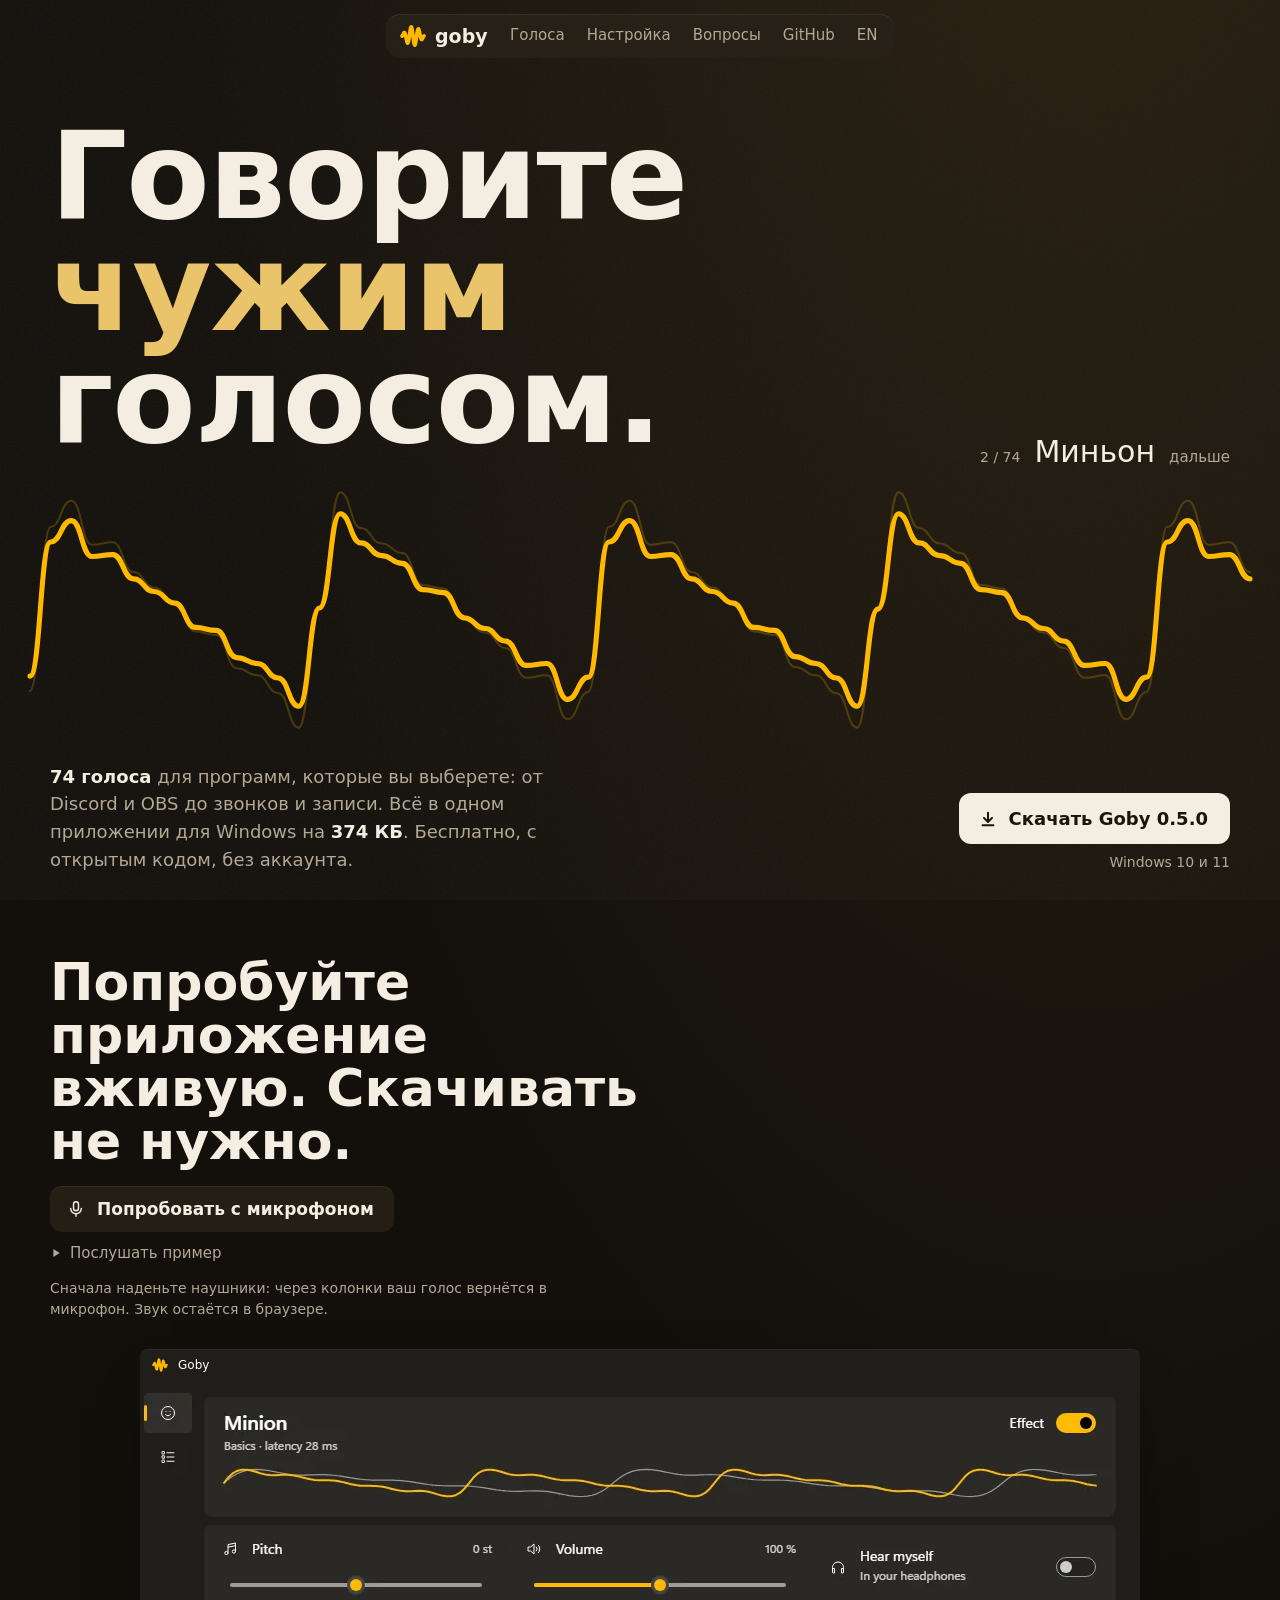
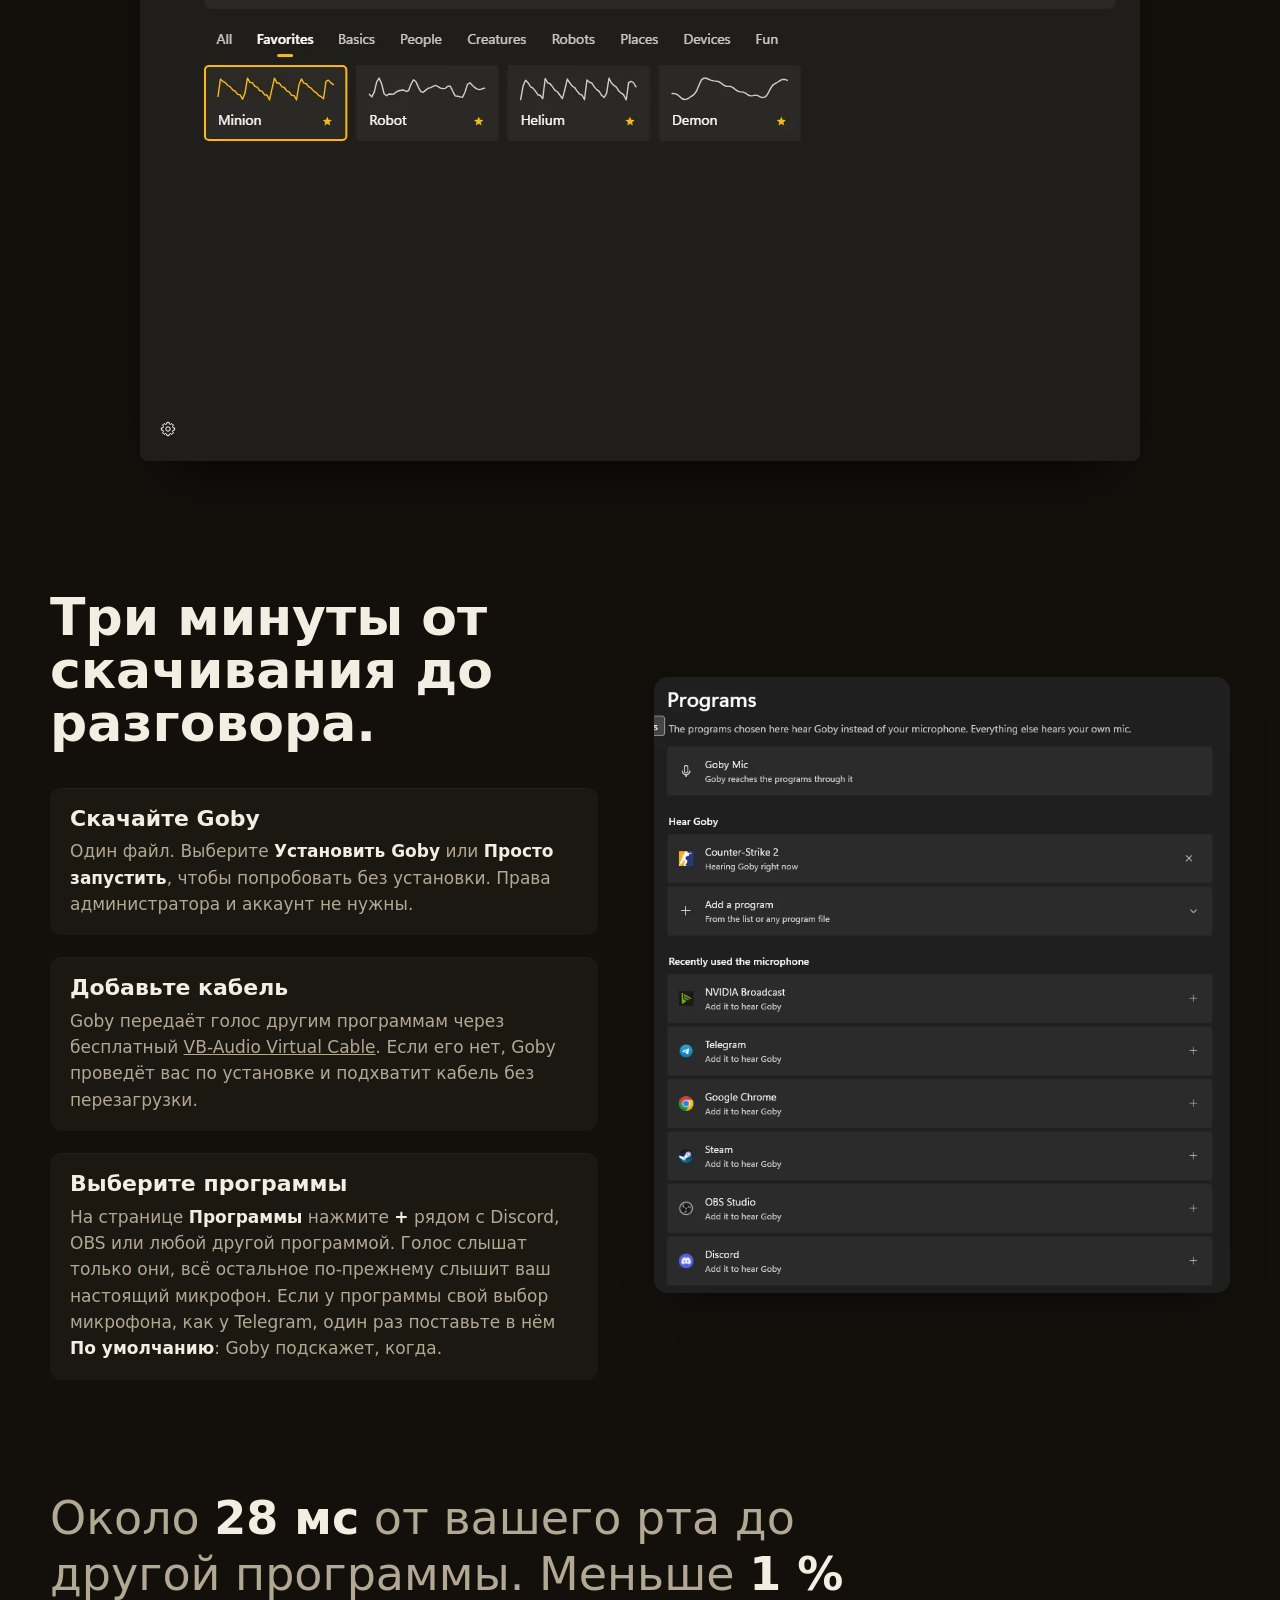
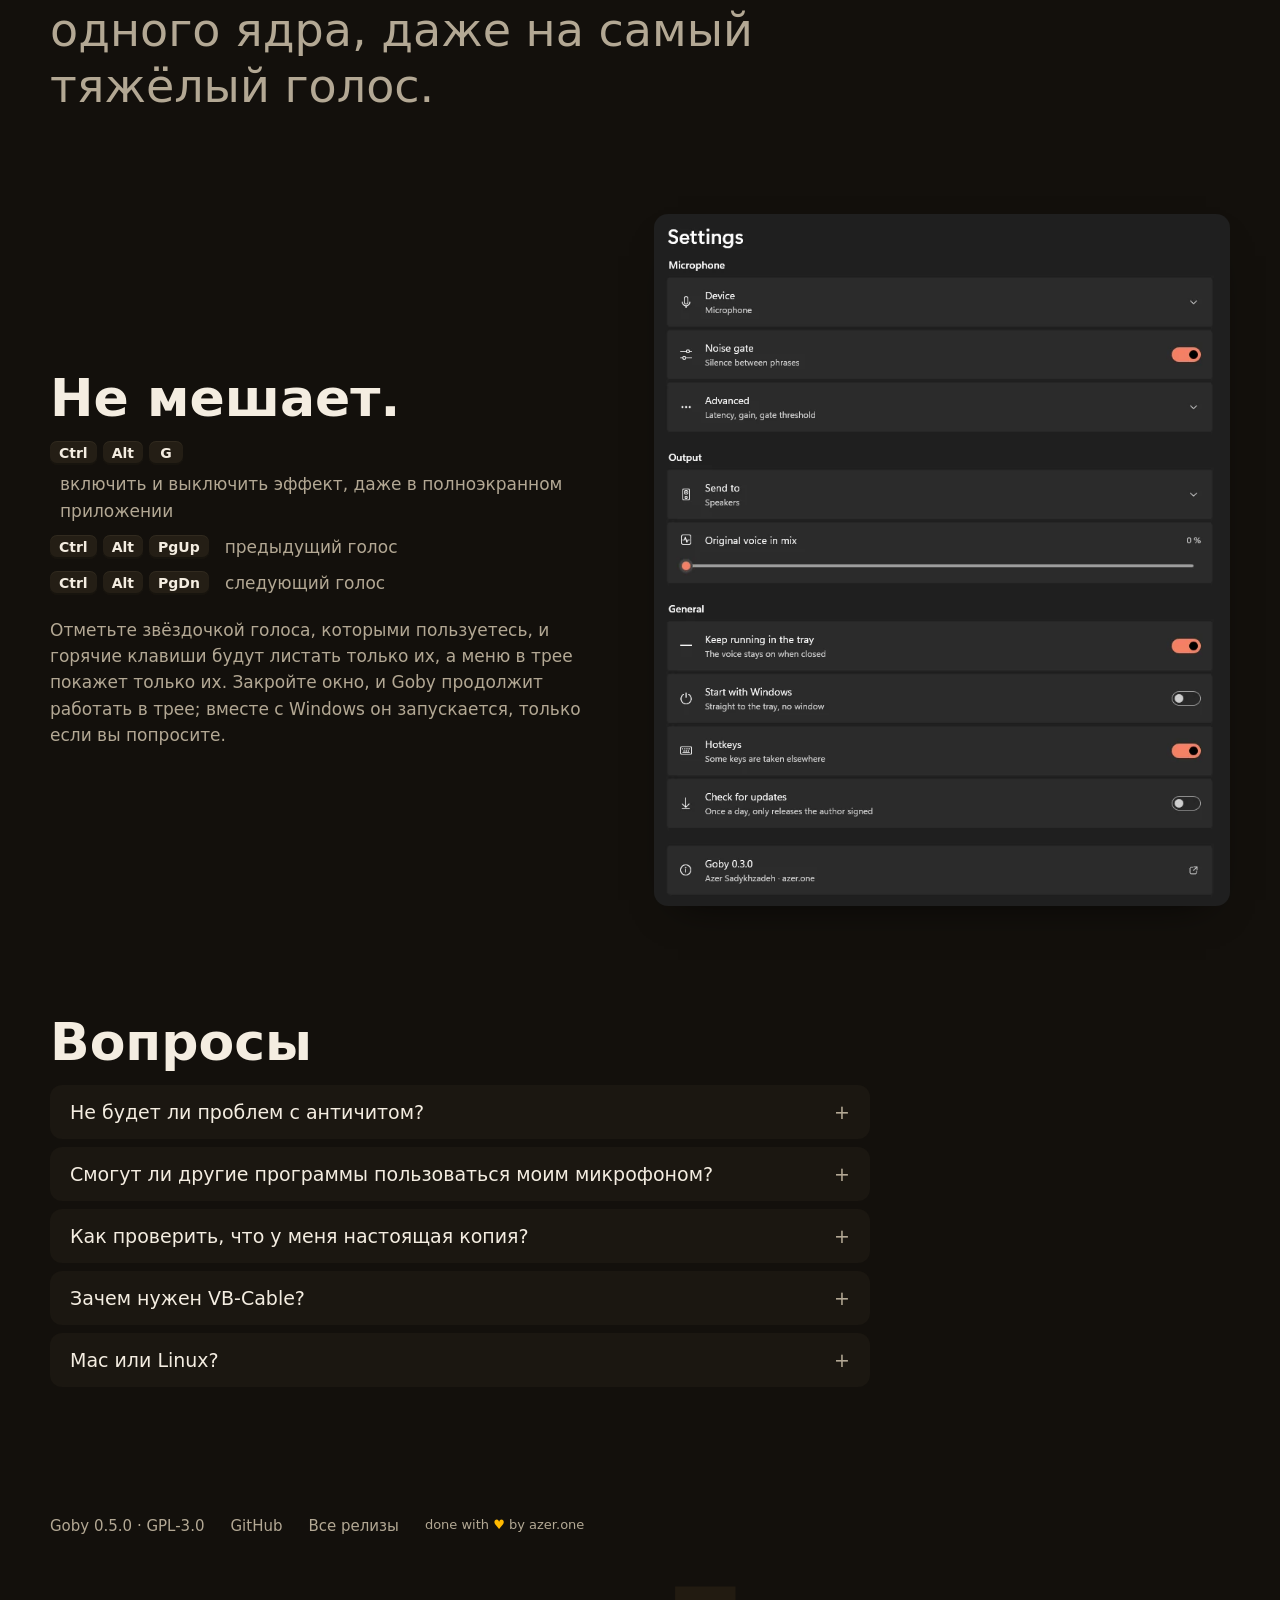
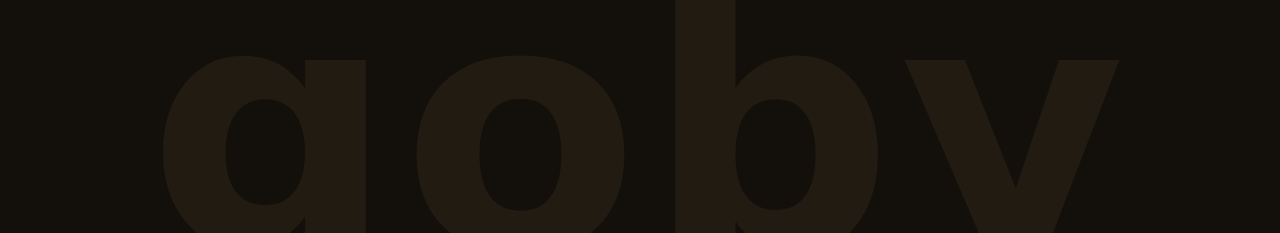
==== commit 69584795: "Say the tray menu lists favorites instead of cycling them" ====
--- a/docs/ru/index.html
+++ b/docs/ru/index.html
@@ -12,11 +12,18 @@
 <link rel="alternate" hreflang="x-default" href="https://goby.azer.one/">
 <meta property="og:title" content="Goby: маленькая программа для смены голоса в Windows">
 <meta property="og:description" content="74 голоса для программ, которые вы выберете. Одно приложение для Windows на 374 КБ, бесплатное, с открытым кодом.">
+<meta property="og:type" content="website">
+<meta property="og:site_name" content="Goby">
 <meta property="og:image" content="https://goby.azer.one/images/social.png">
+<meta property="og:image:width" content="1280">
+<meta property="og:image:height" content="640">
+<meta property="og:image:alt" content="Goby: говорите чужим голосом. Бесплатный голосовой меняла для Windows с открытым кодом.">
 <meta property="og:url" content="https://goby.azer.one/ru/">
 <meta property="og:locale" content="ru_RU">
+<meta property="og:locale:alternate" content="en_US">
 <meta name="twitter:card" content="summary_large_image">
 <link rel="icon" href="../images/logo.svg" type="image/svg+xml">
+<script type="application/ld+json">{"@context":"https://schema.org","@type":"SoftwareApplication","name":"Goby","description":"Меняет голос в Windows в реальном времени: 74 голоса для программ, которые вы выберете, от Discord и OBS до звонков и записи. Одно приложение на 374 КБ, бесплатное, с открытым кодом, без аккаунта.","url":"https://goby.azer.one/ru/","inLanguage":"ru","operatingSystem":"Windows 10, Windows 11","applicationCategory":"MultimediaApplication","softwareVersion":"0.5.0","fileSize":"374 KB","license":"https://spdx.org/licenses/GPL-3.0-or-later.html","isAccessibleForFree":true,"offers":{"@type":"Offer","price":"0","priceCurrency":"USD"}}</script>
 <link rel="preconnect" href="https://api.fontshare.com">
 <link rel="preconnect" href="https://cdn.fontshare.com" crossorigin>
 <link rel="stylesheet" href="https://api.fontshare.com/v2/css?f[]=pally@500,700&display=swap">
@@ -66,10 +73,10 @@
       <noscript><p>Живая часть работает только с JavaScript. Загрузка выше работает и без него.</p></noscript>
       <div class="try">
         <div class="try-row">
-          <button class="try-btn" id="try" type="button" aria-pressed="false"><svg class="ic" viewBox="0 0 16 16" aria-hidden="true"><rect x="5.8" y="1.5" width="4.4" height="8" rx="2.2"/><path d="M3.3 7.6a4.7 4.7 0 0 0 9.4 0M8 12.3v2.2"/></svg><span id="try-label">Попробовать с микрофоном</span></button>
+          <button class="try-btn" id="try" type="button"><svg class="ic" viewBox="0 0 16 16" aria-hidden="true"><rect x="5.8" y="1.5" width="4.4" height="8" rx="2.2"/><path d="M3.3 7.6a4.7 4.7 0 0 0 9.4 0M8 12.3v2.2"/></svg><span id="try-label">Попробовать с микрофоном</span></button>
           <button class="sample" id="sample" type="button"><svg class="ic" viewBox="0 0 16 16" aria-hidden="true"><path class="play" d="M4.5 2.8v10.4L13 8z"/><rect class="stop" x="3.5" y="3.5" width="9" height="9" rx="1.6"/></svg><span id="sample-label">Послушать пример</span></button>
         </div>
-        <p id="try-note">Сначала наденьте наушники: через колонки ваш голос вернётся в микрофон. Звук остаётся в браузере.</p>
+        <p id="try-note" aria-live="polite">Сначала наденьте наушники: через колонки ваш голос вернётся в микрофон. Звук остаётся в браузере.</p>
       </div>
     </div>
 
@@ -113,7 +120,7 @@
         <li><kbd>Ctrl</kbd><kbd>Alt</kbd><kbd>PgUp</kbd><span>предыдущий голос</span></li>
         <li><kbd>Ctrl</kbd><kbd>Alt</kbd><kbd>PgDn</kbd><span>следующий голос</span></li>
       </ul>
-      <p>Отметьте звёздочкой голоса, которыми пользуетесь, и горячие клавиши с меню в трее будут листать только их. Закройте окно, и Goby продолжит работать в трее; вместе с Windows он запускается, только если вы попросите.</p>
+      <p>Отметьте звёздочкой голоса, которыми пользуетесь, и горячие клавиши будут листать только их, а меню в трее покажет только их. Закройте окно, и Goby продолжит работать в трее; вместе с Windows он запускается, только если вы попросите.</p>
     </div>
     <figure class="side">
       <img src="../images/settings.webp" width="790" height="950" loading="lazy" decoding="async" alt="Страница «Настройки» в Goby: микрофон, шумовой гейт, вывод, трей, автозапуск, горячие клавиши и обновления.">
--- a/docs/site.css
+++ b/docs/site.css
@@ -168,7 +168,7 @@
 }
 .try-btn:hover { background: #2e2619; }
 .try-btn .ic { width: 18px; height: 18px; fill: none; stroke: currentColor; stroke-width: 1.3; stroke-linecap: round; stroke-linejoin: round; }
-.try-btn[aria-pressed="true"] { background: var(--amber); color: #1a140a; }
+.try-btn.on { background: var(--amber); color: #1a140a; }
 .try p { margin: 0; color: var(--muted); font-size: 14px; line-height: 1.45; }
 .try p b { color: var(--ink); font-weight: 600; }
 
@@ -181,6 +181,7 @@
 .bar { display: flex; align-items: center; gap: 10px; height: 32px; padding-left: 12px; font: 12px/1 "Segoe UI Variable Text", "Segoe UI", system-ui, sans-serif; color: #fff; user-select: none; }
 .win .shot, .win canvas { display: block; width: 100%; height: auto; aspect-ratio: 1000 / 680; }
 .win canvas { outline: none; touch-action: manipulation; }
+.win canvas:focus-visible { outline: 2px solid var(--amber); outline-offset: -2px; }
 .menu {
   position: absolute; z-index: 6; min-width: 220px; padding: 4px; border-radius: 8px;
   background: #2c2c2c; box-shadow: inset 0 1px 0 rgba(255, 255, 255, .06), 0 8px 16px -4px rgba(0, 0, 0, .5);
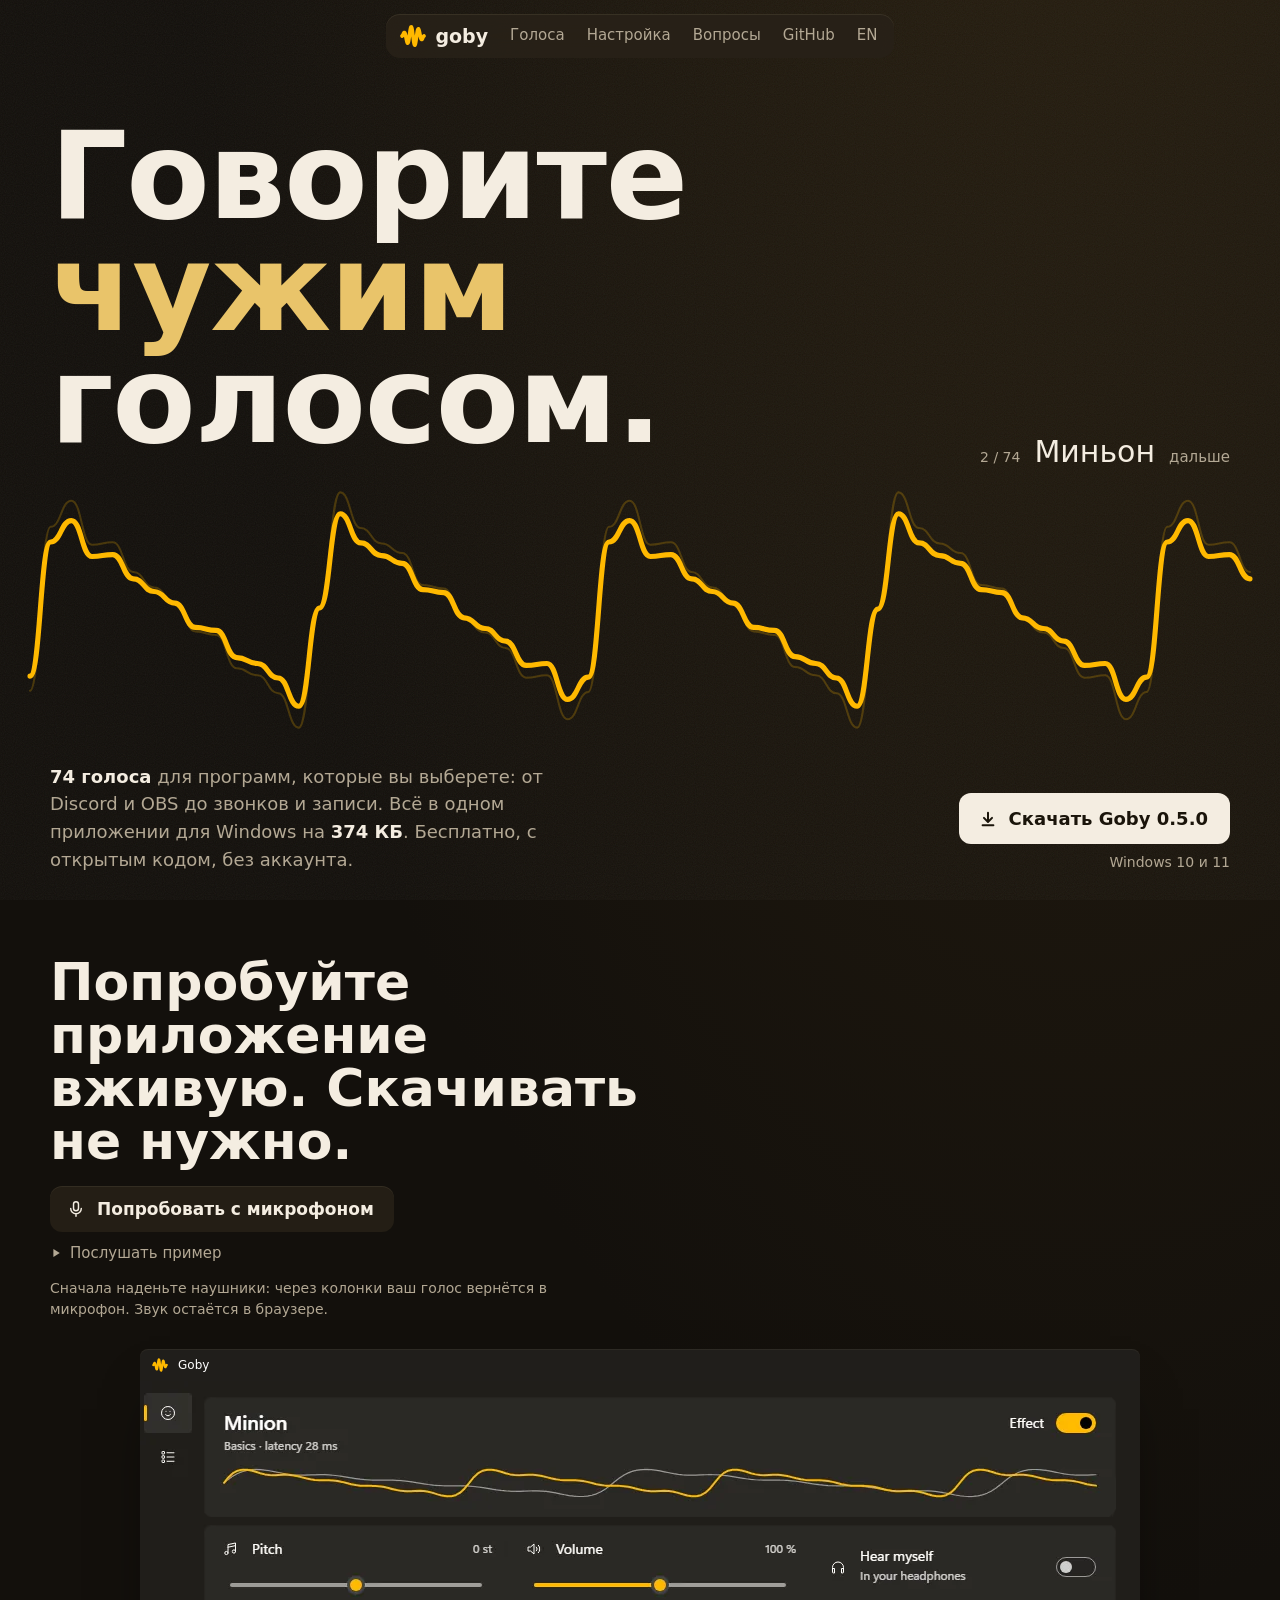
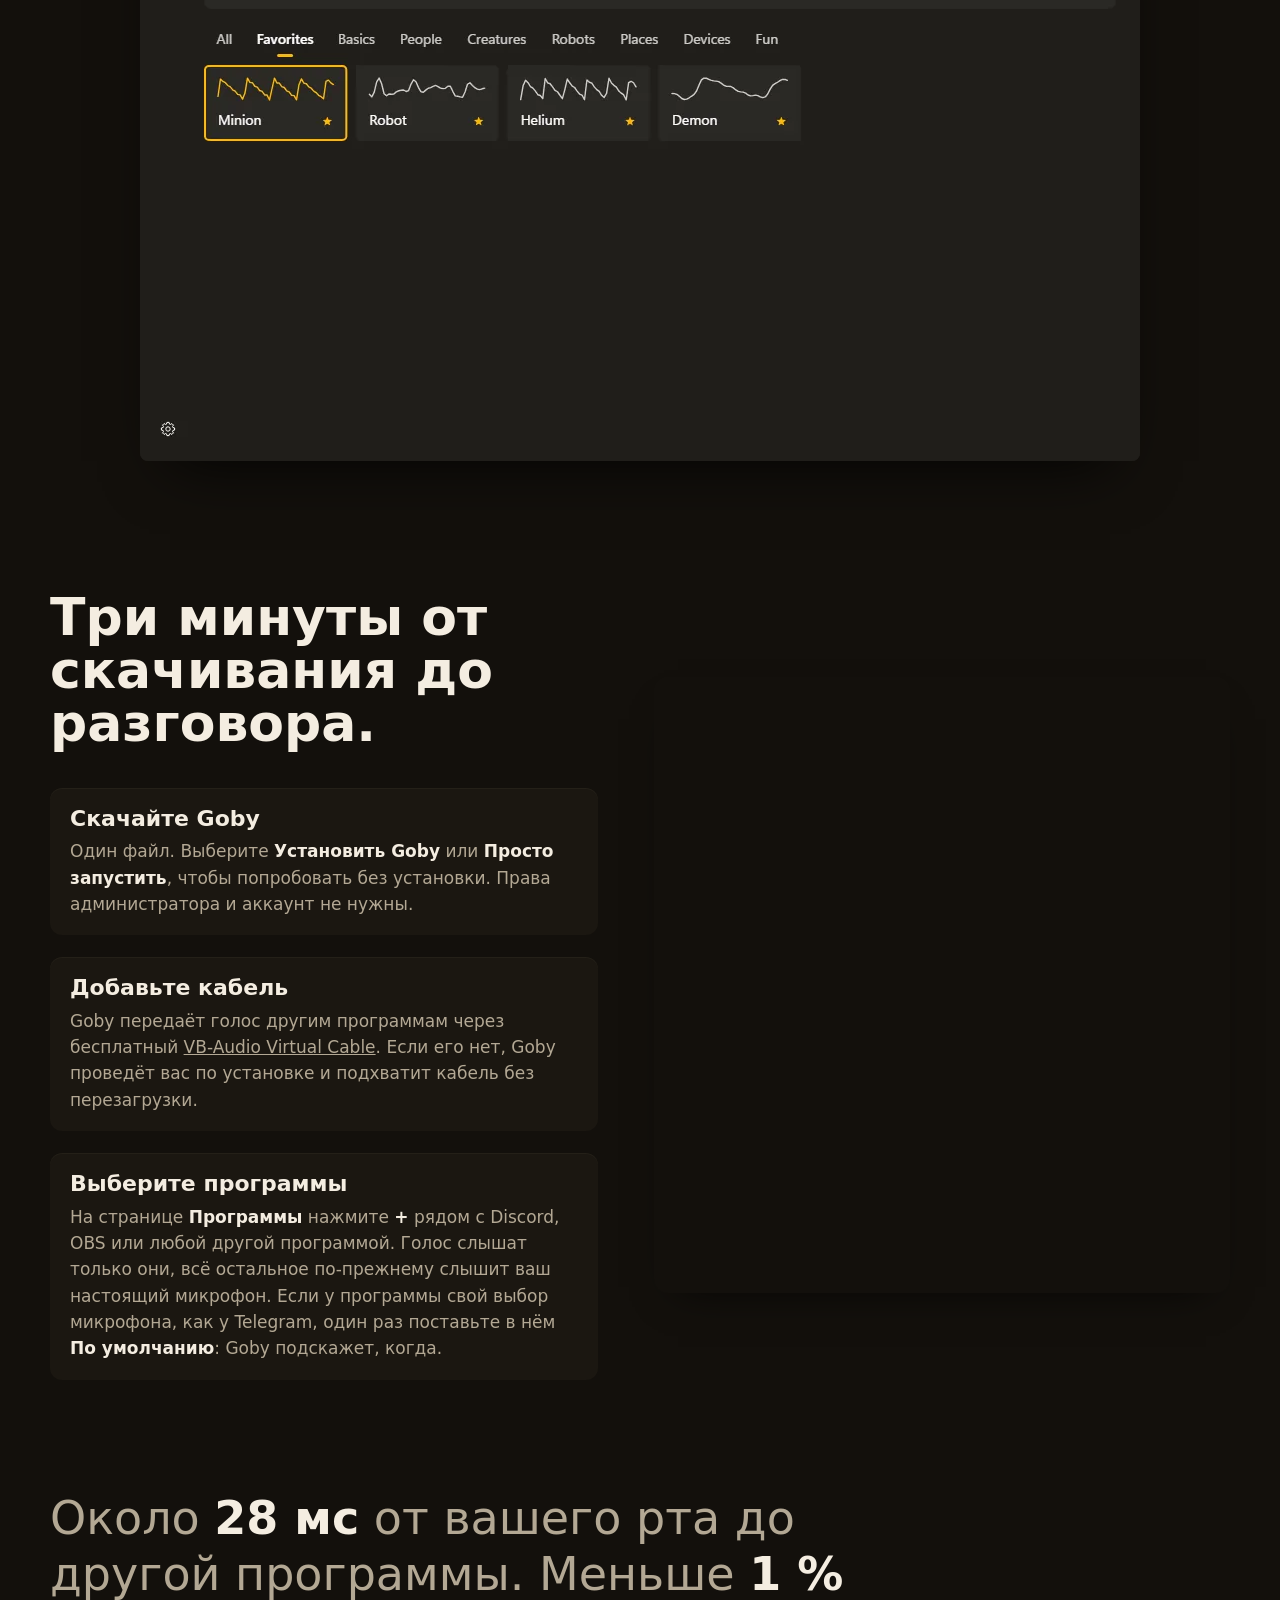
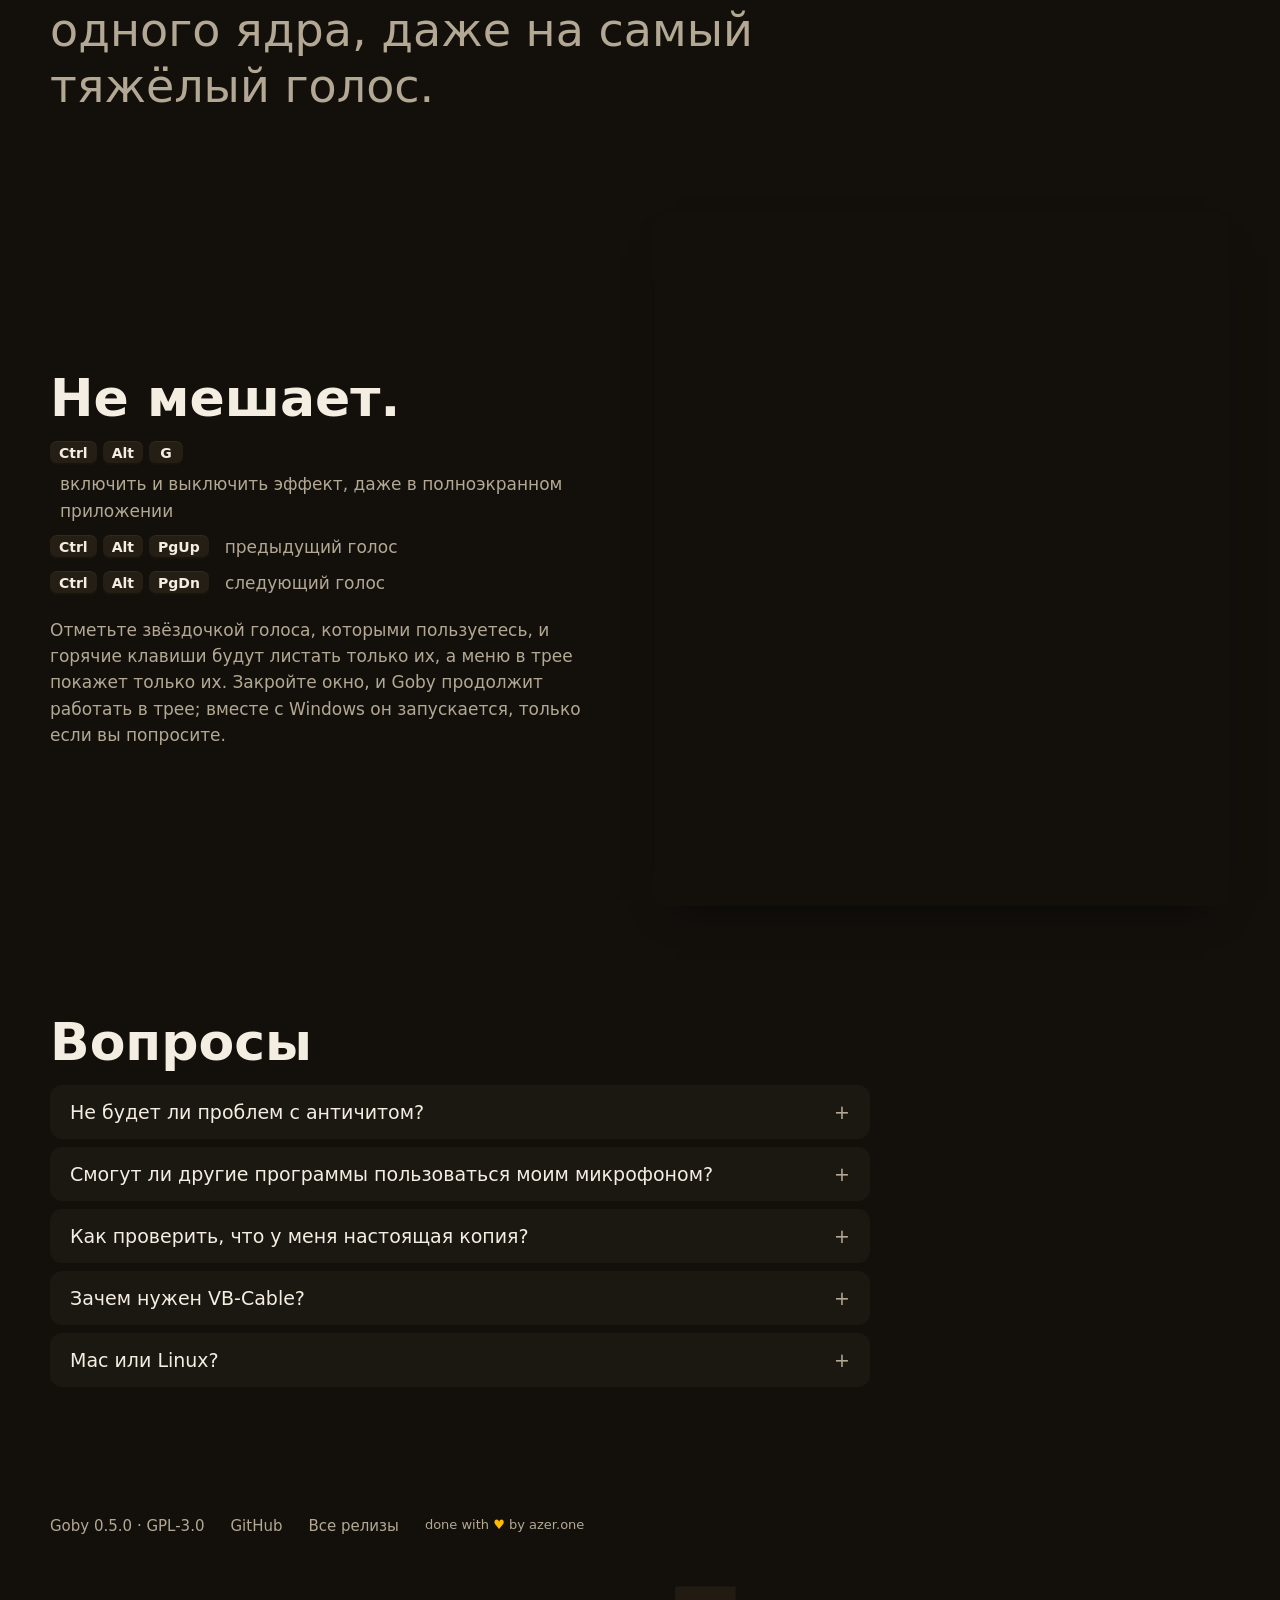
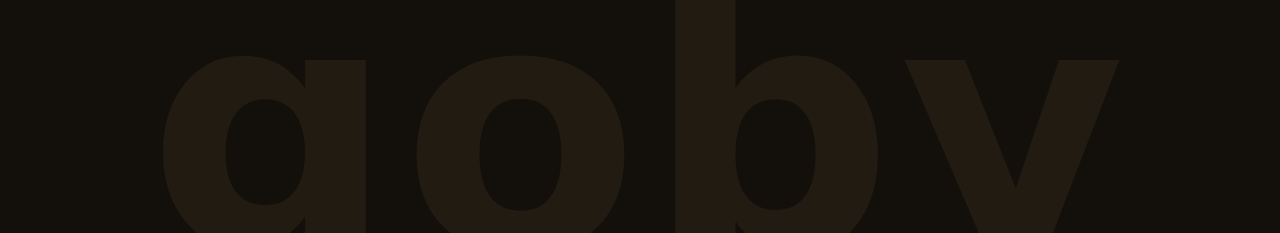
==== commit 05afb960: "Restrict the website to the scripts, styles and fonts it uses" ====
--- a/docs/ru/index.html
+++ b/docs/ru/index.html
@@ -2,6 +2,7 @@
 <html lang="ru">
 <head>
 <meta charset="utf-8">
+<meta http-equiv="Content-Security-Policy" content="default-src 'none'; script-src 'self' 'wasm-unsafe-eval'; style-src 'self' https://api.fontshare.com 'sha256-HWWQ6cOCnZFLKJ0LyI/+rcessfFL/BFkPuY2Ml/6AXc='; font-src https://cdn.fontshare.com; img-src 'self' data:; connect-src 'self'; media-src 'self'; base-uri 'none'; object-src 'none'; form-action 'none'">
 <meta name="viewport" content="width=device-width, initial-scale=1">
 <title>Goby: маленькая программа для смены голоса в Windows</title>
 <meta name="description" content="Меняет голос в Windows в реальном времени: 74 голоса для программ, которые вы выберете, от Discord и OBS до звонков и записи. Одно приложение на 374 КБ, бесплатное, с открытым кодом, без аккаунта.">
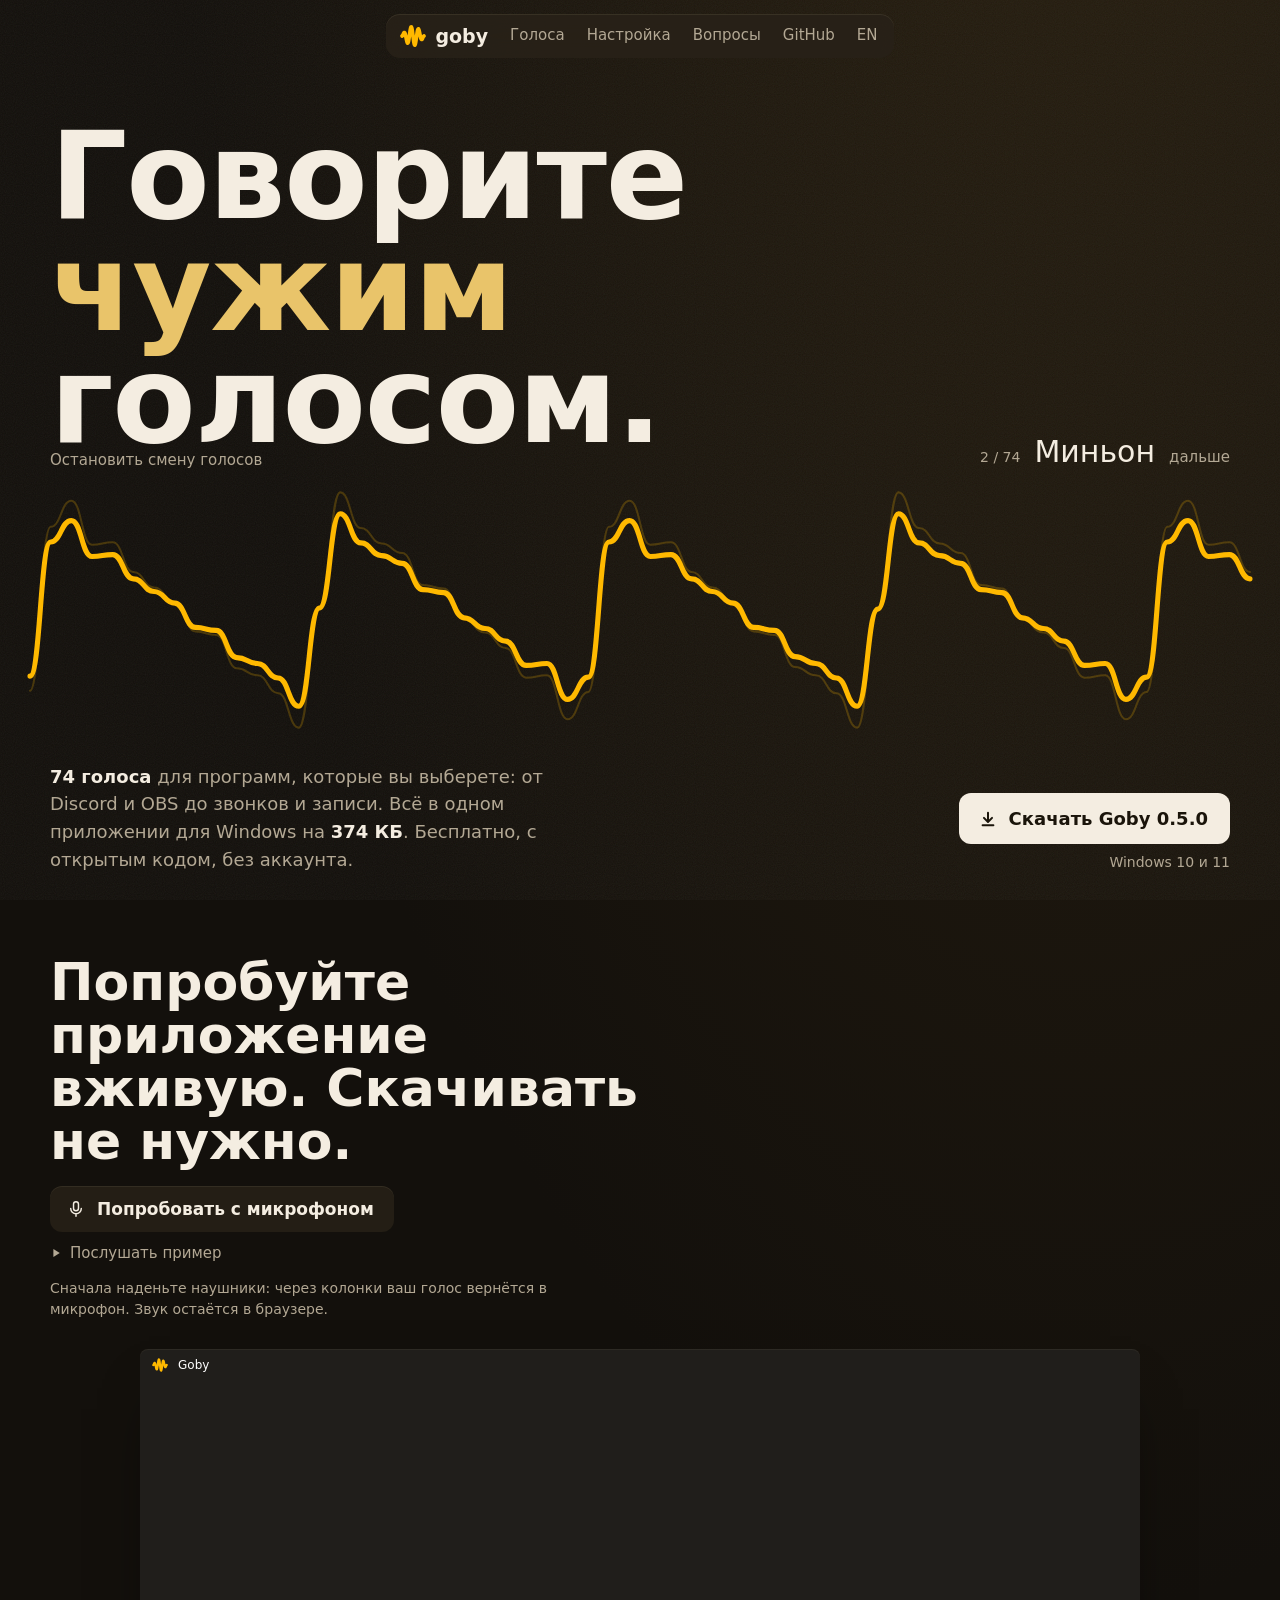
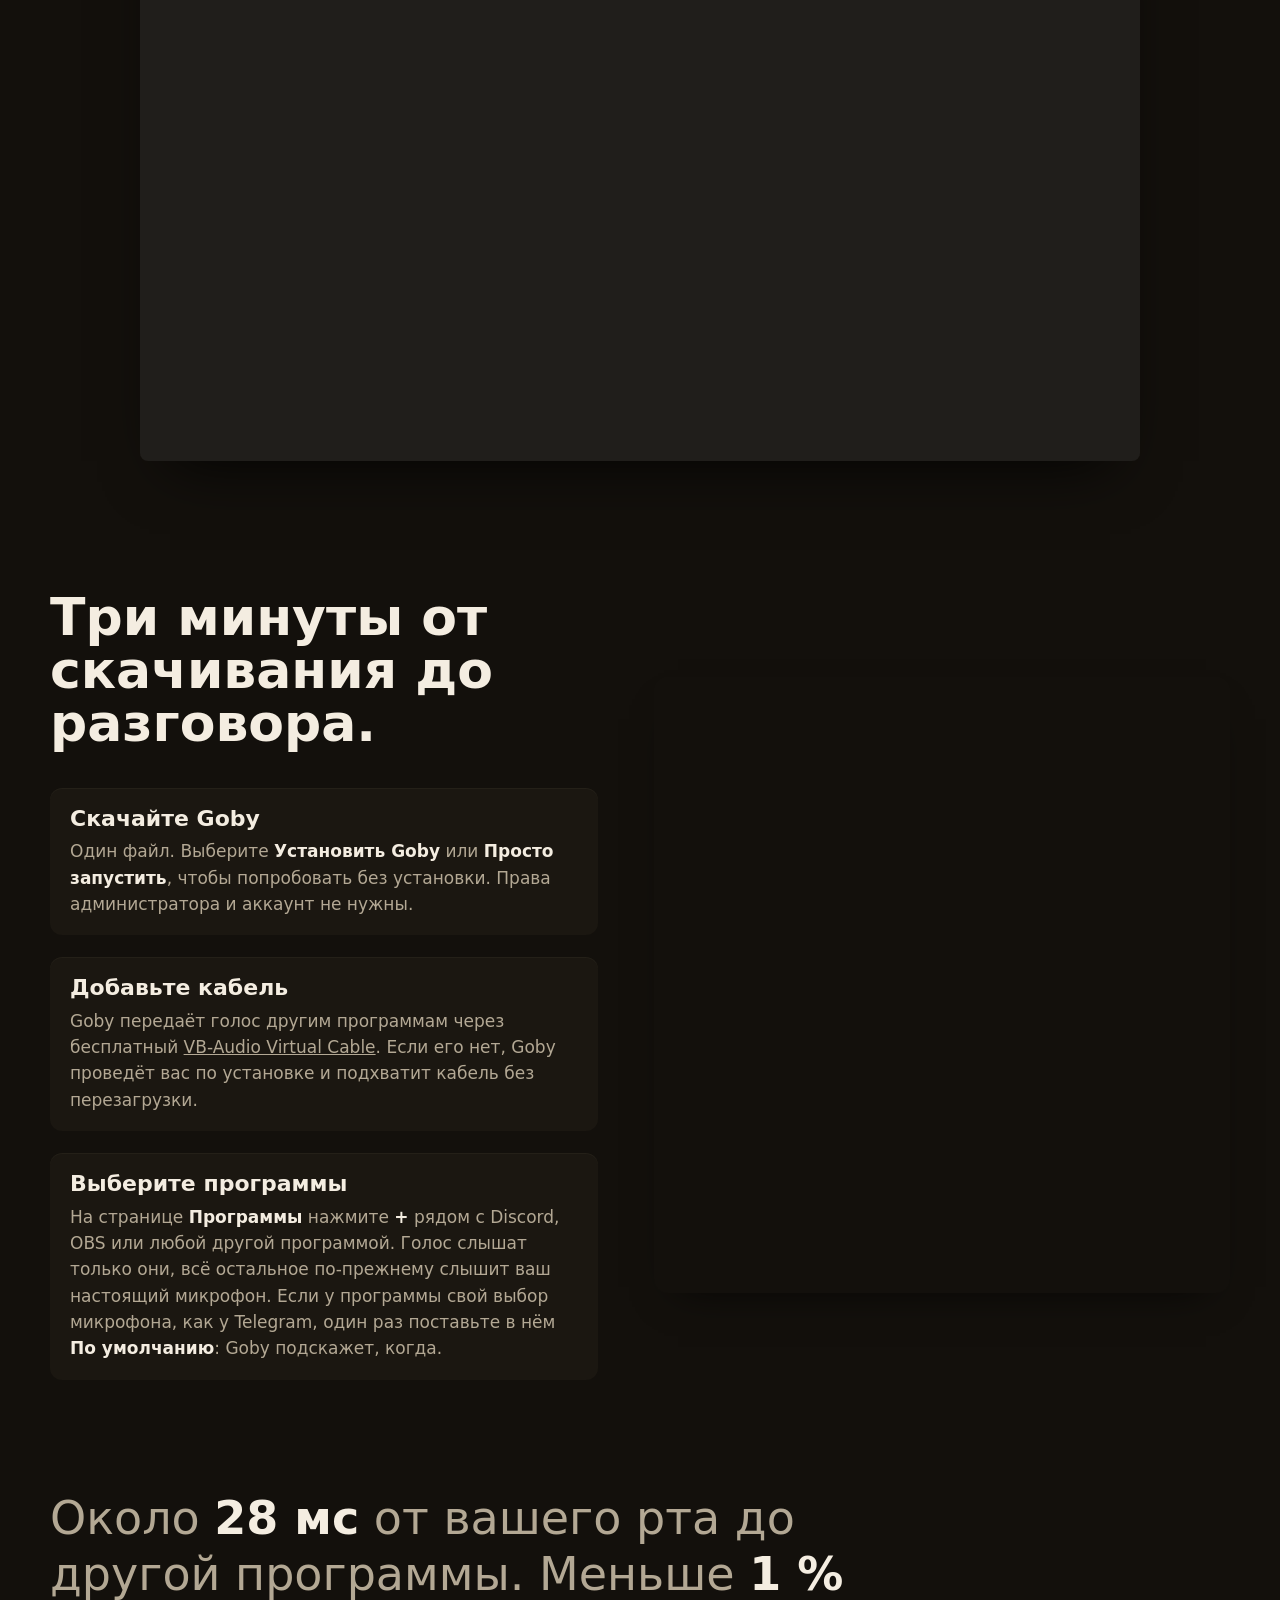
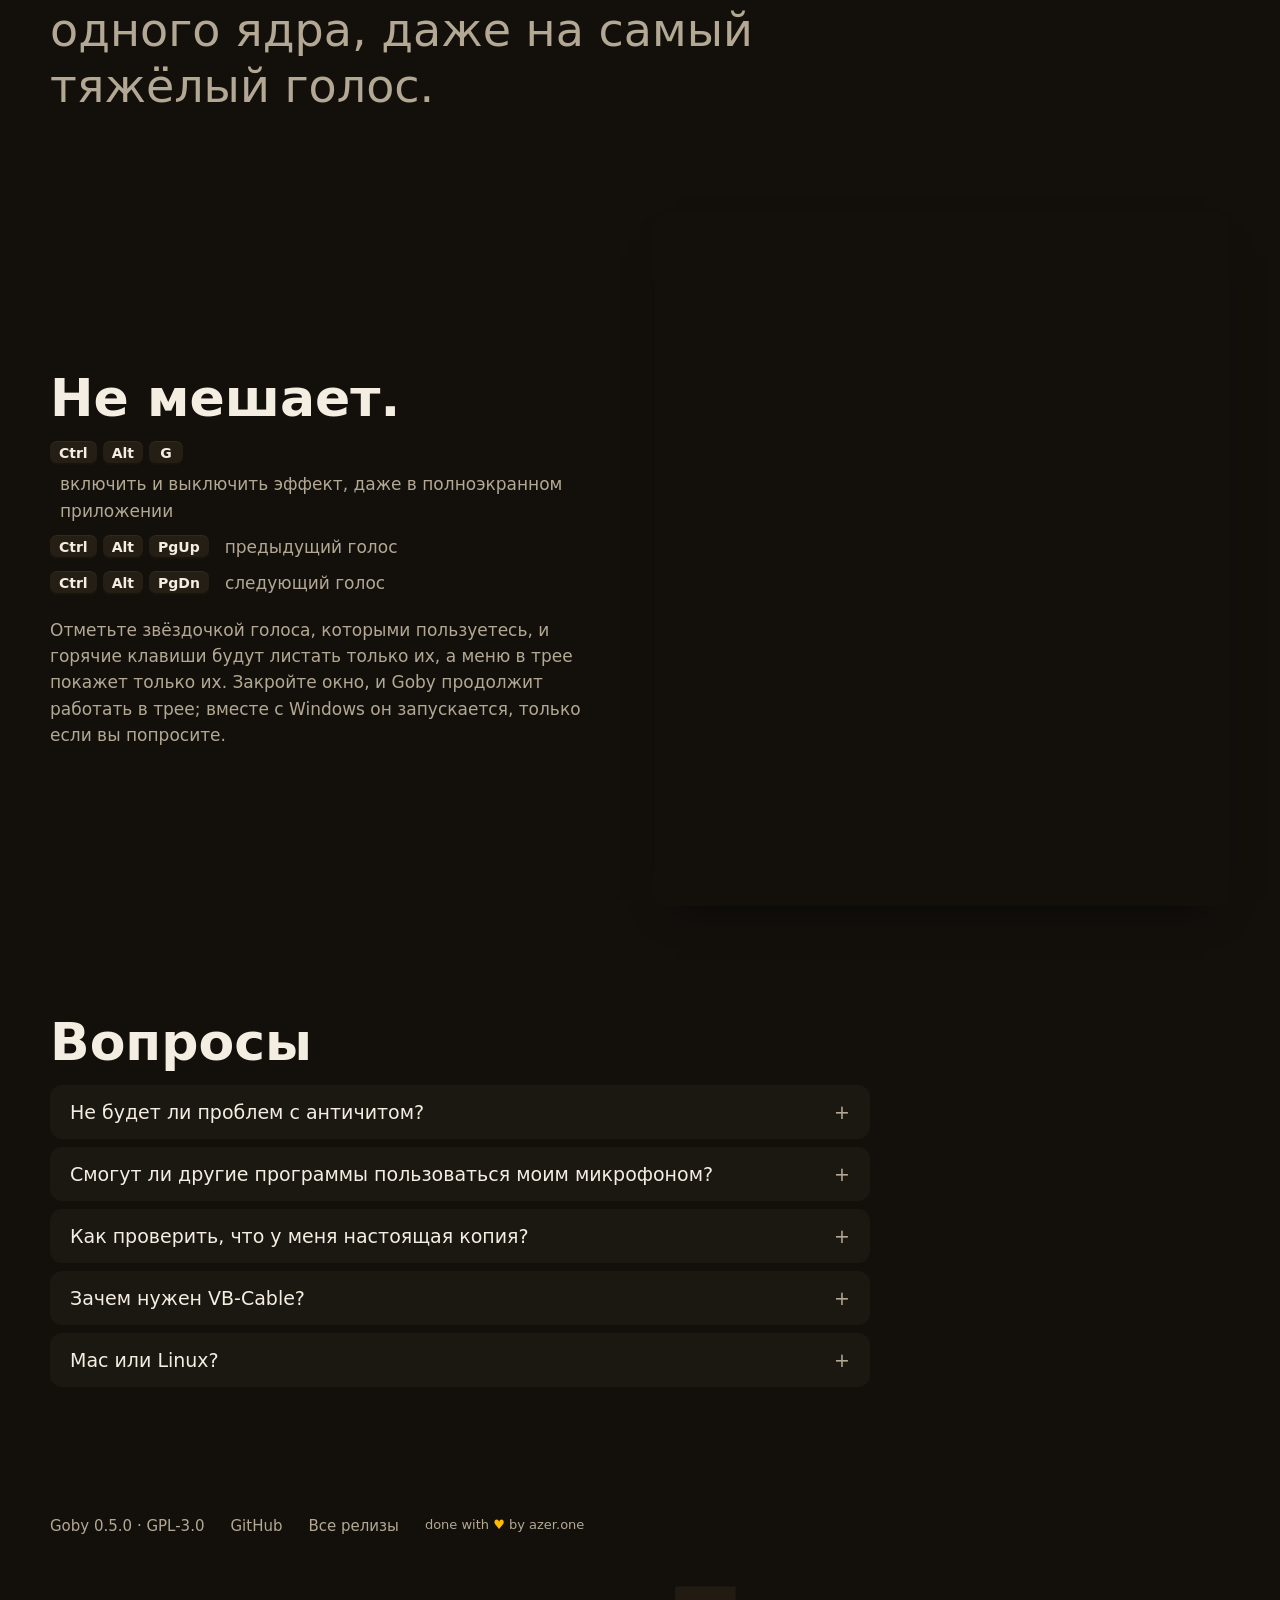
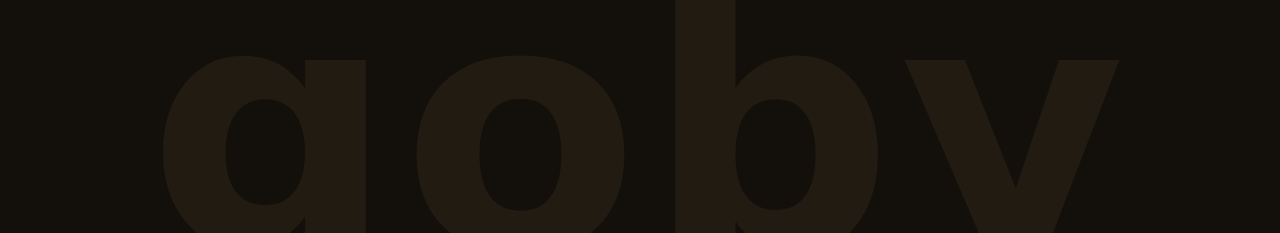
==== commit 411b8107: "Give the hero a pause control for the voices turning over" ====
--- a/docs/ru/index.html
+++ b/docs/ru/index.html
@@ -34,7 +34,7 @@
 </head>
 <body>
 <script type="application/json" id="hero-voices">[["Без эффекта",[-44,-55,-51,-60,-90,-96,-39,50,99,86,57,52,54,41,23,18,16,3,-14,-18,-20,-36,-52,-53,-53,-77,-100,-71,13,86,96,68,51,54,49,30,19,18,10,-8,-17,-18,-28,-47,-55,-51,-64,-93,-92,-26,61,100,81,55,53,54,39,22,18,15]],["Миньон",[-68,70,92,55,57,32,19,7,-18,-21,-49,-55,-70,-99,2,99,69,56,48,21,18,-8,-19,-32,-57,-55,-92,-69,70,92,55,57,32,19,7,-18,-21,-48,-55,-70,-99,1,99,69,56,48,21,18,-8,-19,-32,-57,-55,-92,-69,70,92,55,57,32]],["Гелий",[-96,-19,100,57,56,22,15,-17,-24,-57,-59,-99,36,92,54,48,19,7,-19,-34,-57,-73,-84,78,76,56,36,19,-5,-19,-46,-54,-89,-46,98,61,57,26,18,-14,-21,-55,-55,-100,8,98,54,53,20,12,-19,-28,-58,-65,-95,59,85,55,42,19]],["Великан",[-15,-26,-38,-45,-44,-44,-57,-80,-97,-90,-50,16,71,94,88,68,53,49,52,49,36,21,13,15,19,15,4,-8,-13,-11,-12,-20,-33,-42,-43,-43,-53,-75,-96,-97,-67,-6,56,89,90,73,55,48,52,51,41,25,14,15,19,17,7,-6,-12,-11]],["Робот",[-48,-71,-56,9,79,100,65,-13,-60,-59,-45,-46,-49,-39,-23,-16,-13,-8,-13,-25,-15,31,75,83,57,15,-18,-31,-24,-6,7,11,18,29,32,22,11,4,3,9,24,29,2,-42,-65,-66,-69,-78,-64,-11,43,58,43,23,9,-1,-6,-2,6,8]],["Рация",[-17,-7,22,7,-34,-5,81,99,38,-83,-94,-43,16,3,-14,6,18,-4,-16,6,15,-8,-17,12,21,-20,-30,50,99,81,-48,-97,-73,0,15,-11,-5,17,8,-15,-6,16,4,-18,-3,24,0,-36,7,88,97,16,-89,-91,-31,18,-1,-13,9,16]],["Ребёнок",[26,9,-10,-16,-34,-53,-53,-78,-97,-30,70,77,51,56,52,33,26,11,-10,-15,-33,-53,-53,-75,-98,-36,67,76,50,58,56,33,26,13,-10,-15,-31,-54,-53,-73,-99,-41,64,76,49,60,59,32,26,15,-10,-15,-29,-54,-53,-71,-100,-47,61,75]],["Младенец",[19,11,-16,-20,-48,-53,-75,-90,40,96,56,56,31,19,4,-19,-25,-54,-53,-88,-70,73,87,53,54,24,19,-5,-19,-32,-57,-57,-97,-37,92,75,55,48,20,16,-12,-19,-41,-56,-65,-99,4,100,63,57,40,19,11,-17,-21,-50,-55,-78,-90,45]],["Женский",[-21,-31,-7,63,100,79,31,6,-5,-23,-37,-37,-34,-39,-39,-26,-20,-30,-12,56,99,83,35,7,-4,-21,-37,-37,-34,-39,-39,-26,-20,-30,-14,53,98,85,37,8,-3,-20,-36,-38,-34,-38,-40,-27,-19,-30,-16,50,97,87,39,8,-3,-19,-36,-38]],["Мужской",[38,24,21,22,16,4,-1,1,-2,-13,-22,-22,-22,-33,-48,-53,-51,-61,-86,-100,-74,3,78,100,84,59,51,53,47,32,22,22,21,12,2,0,1,-5,-17,-22,-21,-25,-40,-52,-52,-52,-70,-95,-96,-48,39,93,96,73,53,51,52,42,27,21]],["Бас",[94,84,68,59,59,63,61,51,38,28,25,24,20,9,-3,-12,-15,-18,-25,-39,-53,-60,-59,-58,-65,-82,-97,-98,-73,-20,41,81,94,86,70,59,58,62,61,52,39,29,26,25,21,11,-1,-10,-13,-16,-24,-37,-52,-60,-60,-59,-65,-80,-96,-98]],["Дедушка",[50,32,20,19,15,0,-15,-19,-20,-32,-50,-58,-54,-60,-84,-100,-76,-2,74,100,85,61,54,57,51,33,21,19,16,1,-14,-19,-20,-30,-48,-57,-55,-58,-81,-100,-82,-14,66,99,88,64,54,57,53,36,22,19,17,4,-12,-19,-19,-28,-45,-57]],["Бабушка",[-1,2,-6,1,12,-4,-13,35,93,87,19,-33,-36,-35,-43,-36,-19,-16,-16,-3,3,-5,-3,11,2,-15,19,83,96,38,-26,-38,-34,-42,-40,-22,-15,-17,-7,4,-2,-5,8,8,-13,2,67,100,60,-11,-39,-34,-39,-42,-28,-15,-17,-12,2,1]],["Подросток",[19,7,-13,-19,-23,-43,-57,-54,-68,-97,-81,12,91,93,62,55,56,39,21,19,10,-11,-19,-21,-40,-57,-54,-63,-94,-89,-6,84,96,66,54,57,42,23,19,13,-8,-19,-20,-36,-55,-55,-60,-90,-95,-24,74,99,71,54,58,46,25,19,15,-5]],["Пират",[-81,-95,-98,-75,9,80,97,93,79,72,75,77,68,50,38,35,30,14,-9,-24,-28,-35,-51,-69,-74,-68,-69,-82,-96,-99,-75,8,79,96,92,79,71,75,77,68,51,38,34,30,13,-9,-23,-27,-33,-50,-69,-74,-68,-68,-81,-96,-99,-75,9,79]],["Волнуется",[-58,-84,-100,-64,25,91,95,69,54,57,52,33,20,19,12,-6,-18,-19,-27,-46,-57,-54,-61,-88,-99,-54,38,95,93,65,54,57,50,30,20,19,10,-9,-19,-19,-29,-48,-57,-54,-64,-91,-96,-42,50,97,88,61,54,57,46,27,19,18,7,-11]],["Пьяный",[-95,-41,48,97,92,65,54,57,52,33,20,19,14,-3,-17,-19,-23,-39,-55,-56,-55,-73,-98,-89,-22,64,100,86,61,54,57,48,29,20,19,11,-7,-18,-19,-25,-43,-57,-55,-57,-79,-100,-79,-2,77,100,80,57,55,57,44,26,19,18,7,-10]],["Шёпот",[-17,28,40,-24,77,-18,-35,60,-45,49,49,56,35,16,0,19,-10,0,16,-13,3,-44,-8,-64,44,-84,-18,-7,-3,43,-77,-57,43,-38,17,-3,8,-21,8,7,7,-16,9,-20,-55,-57,-84,85,86,-3,29,92,42,-59,-30,37,30,-27,18,1]],["Сонный",[54,57,49,32,20,19,15,0,-15,-19,-20,-31,-49,-57,-54,-59,-83,-100,-76,-3,73,100,85,60,53,57,50,32,20,19,15,1,-14,-19,-20,-30,-48,-57,-54,-58,-81,-100,-79,-7,70,100,86,61,53,56,50,33,20,19,16,2,-13,-19,-19,-29]],["Ведущий",[45,59,64,49,30,20,10,-3,-15,-23,-30,-45,-59,-56,-47,-54,-77,-90,-71,11,82,97,79,52,47,60,64,48,28,17,10,0,-11,-21,-31,-46,-59,-57,-47,-52,-74,-87,-70,8,81,100,86,58,50,60,64,49,28,16,9,-2,-16,-25,-34,-47]],["Здоровяк",[62,49,32,23,22,15,-2,-17,-22,-24,-35,-53,-63,-61,-62,-79,-97,-95,-53,33,89,99,84,65,60,63,57,40,26,22,20,7,-11,-21,-22,-28,-44,-59,-63,-60,-68,-89,-100,-82,-14,67,98,94,74,60,62,62,49,32,23,22,15,-2,-17,-22]],["Голос из трейлера",[46,38,32,23,9,-3,-11,-15,-20,-32,-46,-53,-55,-64,-85,-98,-81,-29,31,61,61,54,58,68,68,56,41,33,31,26,14,1,-6,-12,-22,-39,-52,-57,-60,-75,-96,-96,-58,5,51,61,54,55,65,71,60,42,28,20,11,-2,-13,-15,-12,-15]],["Мультяшный злодей",[4,72,90,66,37,23,19,8,-4,-5,6,14,13,13,18,17,-4,-32,-45,-40,-40,-59,-75,-54,11,76,97,80,53,42,44,48,48,44,34,16,-2,-10,-11,-20,-45,-69,-72,-59,-56,-77,-99,-85,-25,41,64,45,20,19,38,56,58,50,38,25]],["Комментатор",[-41,-56,-56,-58,-92,-82,-17,67,88,78,57,57,55,40,21,25,11,-6,-24,-13,-21,-27,-51,-41,-58,-66,-91,-61,23,88,78,50,52,47,48,26,21,9,14,-16,-21,-13,-31,-45,-45,-39,-53,-97,-90,-16,70,100,75,41,45,55,40,10,25,15]],["Гремлин",[-14,-19,-36,-60,-58,-84,-96,5,98,84,61,63,37,21,15,-12,-19,-29,-49,-46,-59,-75,-13,66,61,40,42,28,15,13,-7,-17,-24,-49,-53,-67,-94,-42,84,92,63,65,49,24,21,-5,-22,-26,-51,-55,-58,-83,-48,57,73,45,42,34,16,14]],["Грызун",[-56,-98,19,85,60,71,34,19,-8,-32,-44,-43,-56,-99,14,86,53,70,36,19,-6,-34,-36,-42,-55,-99,8,87,47,68,38,18,-5,-33,-27,-41,-55,-98,3,89,42,64,39,18,-5,-31,-20,-42,-54,-98,-4,91,40,59,40,19,-5,-27,-14,-43]],["Огр",[-34,-50,-66,-73,-73,-71,-78,-91,-99,-98,-75,10,82,99,98,89,76,71,73,73,63,46,32,29,28,20,1,-18,-28,-29,-31,-44,-62,-72,-73,-71,-75,-87,-98,-99,-86,-21,69,97,100,93,79,71,72,74,67,52,35,29,29,24,7,-13,-26,-29]],["Тролль",[64,56,43,36,38,44,45,38,28,22,20,21,17,7,-4,-10,-11,-12,-20,-34,-49,-57,-56,-55,-63,-81,-97,-97,-70,-13,51,90,99,85,65,51,48,50,48,39,28,21,20,20,14,4,-5,-10,-8,-6,-9,-18,-28,-31,-29,-28,-33,-44,-55,-55]],["Демон",[-41,-42,-45,-54,-71,-86,-95,-95,-88,-77,-65,-53,-33,1,47,83,98,100,94,85,78,74,73,70,65,53,39,28,24,24,23,14,-1,-15,-23,-26,-27,-33,-44,-57,-62,-61,-57,-56,-62,-71,-77,-77,-64,-38,-1,28,43,53,65,77,85,88,84,76]],["Зомби",[-20,-31,-49,-59,-57,-59,-76,-97,-92,-42,43,93,97,76,59,57,59,49,31,20,20,17,2,-15,-20,-20,-29,-47,-59,-57,-57,-73,-95,-96,-52,31,89,99,79,59,55,59,52,35,22,20,17,4,-13,-20,-20,-27,-43,-57,-59,-55,-68,-92,-99,-64]],["Привидение",[-40,-8,20,-3,-3,-20,-62,-72,-12,40,77,68,22,51,53,33,21,7,2,-15,-38,-26,-11,-34,-14,-48,-15,-35,-28,26,26,-7,29,12,53,35,19,7,14,-8,-37,-31,-9,-21,-49,-48,-50,-18,11,8,69,90,49,16,10,45,44,31,27,1]],["Одержимый",[-21,-27,-22,-34,-63,-78,-44,32,67,37,17,50,76,59,37,30,15,-17,-44,-56,-59,-58,-50,-27,-7,-23,-57,-40,37,95,88,50,31,23,13,7,9,11,6,-9,-23,-27,-35,-56,-55,-22,-12,-52,-73,-29,39,80,82,64,50,49,39,29,34,26]],["Вампир",[-13,-16,-17,-22,-30,-33,-30,-29,-44,-71,-88,-73,-18,52,92,94,74,53,46,44,38,25,13,5,-2,-9,-15,-18,-19,-23,-29,-31,-32,-40,-61,-85,-89,-54,16,78,100,88,63,47,43,40,30,18,9,3,-4,-11,-15,-14,-14,-20,-28,-31,-34,-47]],["Дракон",[25,22,4,-23,-42,-49,-49,-49,-58,-73,-88,-97,-99,-96,-85,-56,-2,41,53,43,32,40,66,86,93,92,84,75,71,72,70,61,47,34,25,13,0,-14,-24,-28,-36,-51,-68,-78,-83,-82,-83,-89,-96,-100,-96,-75,-17,46,74,84,88,90,88,81]],["Рой",[-27,-40,-43,-56,-88,-97,-42,54,99,82,52,42,38,24,11,6,4,0,-1,-1,-1,-1,-3,-6,-9,-20,-35,-31,7,54,68,53,43,47,43,26,15,14,7,-5,-9,-8,-9,-12,-10,-6,-4,-3,-3,-1,6,16,19,18,23,29,25,16,15,14]],["Пришелец",[30,26,8,-10,-14,-26,-37,-34,-36,-46,-57,-38,26,60,56,68,70,47,32,24,14,6,-3,-15,-35,-50,-63,-94,-90,-22,23,17,20,29,34,41,39,33,16,-3,-8,-18,-30,-27,-28,-39,-48,-35,19,56,49,47,51,36,26,27,21,13,5,-9]],["Андроид",[-39,-95,-95,-83,-69,-60,-50,-31,-14,8,33,54,62,67,73,72,65,61,60,53,35,13,-1,-3,-3,-6,-13,-21,-92,-97,-89,-76,-63,-49,-30,-14,7,26,48,60,66,72,72,66,59,56,51,39,22,7,0,-1,-5,-12,-18,-89,-100,-94,-78,-64]],["Диктатор",[-6,-7,-4,-5,-17,-9,44,83,55,-38,-75,-39,3,-8,-24,-1,16,-8,-22,3,18,-12,-25,15,29,-27,-42,71,100,100,-53,-100,-100,-26,6,-12,-1,24,14,-8,0,18,9,-6,5,18,7,-5,9,20,-1,-26,-20,-1,0,-3,10,18,4,-4]],["Киборг",[-69,-95,-96,-61,2,59,80,67,34,3,-11,-8,9,37,61,70,57,27,-3,-18,-16,-7,0,1,-3,-13,-36,-69,-95,-95,-59,4,60,81,67,33,2,-13,-9,9,37,61,69,56,26,-6,-21,-17,-7,0,1,-3,-14,-37,-71,-96,-95,-57,7,62]],["Мутант",[-6,-14,-32,-49,-51,-55,-78,-99,-84,-21,47,70,59,48,50,52,48,44,41,30,11,-2,-7,-16,-35,-49,-52,-58,-81,-99,-80,-16,52,76,66,52,48,46,43,42,40,28,10,-3,-8,-17,-36,-50,-53,-59,-82,-100,-79,-11,59,83,70,52,45,43]],["8-бит",[-41,-54,-54,-54,-67,-79,-41,28,90,90,67,41,41,41,28,14,14,0,-14,-14,-14,-41,-54,-54,-54,-54,-79,-67,-14,79,90,67,41,41,41,41,14,14,14,0,-14,-14,-28,-41,-54,-41,-41,-67,-90,-54,54,90,79,41,41,54,41,28,14,14]],["Синт-хор",[71,-37,-45,-10,-36,-19,-6,7,12,27,-25,7,43,74,29,-66,-56,-15,24,-44,-60,-38,21,55,69,50,24,48,-54,-77,-65,-30,23,49,52,57,19,-61,-50,-10,23,24,-22,-9,31,54,17,-65,-77,-42,9,31,41,56,87,3,-61,-32,-65,-32]],["Голограмма",[-7,-2,10,4,-27,-44,-12,39,57,40,29,39,38,12,-12,-15,-17,-36,-49,-33,-11,-8,-11,-1,6,-20,-53,-36,29,75,64,35,35,47,31,-2,-18,-17,-30,-51,-47,-21,-11,-20,-16,4,-7,-53,-68,-5,78,97,59,36,50,54,21,-14,-21,-26]],["Борт корабля",[-9,-12,10,9,-29,-5,73,96,11,-78,-67,15,40,-8,-39,-1,20,-2,-27,-1,15,5,-16,10,13,-6,-24,34,91,60,-55,-93,-23,35,16,-35,-23,12,19,-20,-17,14,7,-12,-3,22,10,-32,-4,75,88,2,-83,-67,17,37,-14,-43,6,23]],["Сломанный робот",[7,1,-5,-11,-21,-32,-31,-12,26,70,97,96,55,-25,-69,-66,-46,-38,-41,-35,-23,-17,-21,-22,-15,-3,17,41,58,51,16,-36,-74,-85,-64,-7,46,59,48,38,38,36,23,17,25,34,32,18,-3,-32,-59,-68,-50,-12,22,39,40,23,-6,-27]],["Стальной шлем",[-35,-49,-55,-66,-88,-100,-75,-13,47,73,75,74,70,56,40,30,25,15,2,-6,-12,-27,-44,-53,-59,-78,-98,-91,-43,25,66,75,75,72,63,46,33,28,20,7,-3,-9,-20,-37,-50,-56,-68,-91,-99,-68,-3,53,74,75,74,68,54,38,30,24]],["Пещера",[-25,-24,-27,-50,-87,-95,-55,24,66,57,30,23,28,27,22,30,39,31,8,-8,-14,-18,-23,-23,-37,-72,-99,-81,-9,57,68,44,28,31,30,19,19,30,29,11,-6,-9,-11,-14,-17,-22,-47,-84,-91,-45,29,62,42,19,21,26,13,9,27,44]],["Собор",[-34,-43,-39,-48,-80,-96,-48,45,96,77,41,35,50,32,1,-5,16,21,-1,-22,-29,-31,-36,-39,-41,-60,-87,-70,4,82,91,52,32,46,51,20,-5,5,25,16,-14,-34,-43,-43,-44,-46,-56,-77,-77,-22,62,100,79,42,45,60,40,-1,-14,6]],["Ванная",[-38,-42,-54,-69,-79,-71,-30,37,82,81,48,25,30,39,28,13,13,20,10,-13,-32,-38,-40,-49,-65,-80,-82,-53,14,77,95,72,39,30,37,32,14,7,14,13,-10,-33,-43,-45,-51,-61,-71,-78,-66,-15,59,98,89,52,32,36,33,18,7,9]],["Стадион",[-56,-62,-48,-50,-80,-89,-35,59,100,81,48,40,46,42,32,29,22,-2,-24,-28,-28,-44,-58,-50,-41,-62,-88,-65,19,89,92,57,34,38,39,29,25,28,15,-9,-21,-19,-27,-49,-55,-45,-53,-84,-89,-29,59,94,70,36,30,38,36,31,35,32]],["Под водой",[-65,-92,-94,-43,34,61,34,7,15,34,38,41,54,59,40,15,5,-3,-26,-46,-51,-61,-88,-98,-55,26,60,36,12,26,45,39,29,42,58,46,18,5,-1,-22,-45,-51,-58,-85,-100,-66,15,58,41,20,36,55,42,19,29,52,48,22,6,0]],["Каньон",[-47,-57,-54,-63,-91,-96,-41,53,99,87,60,55,57,44,25,19,17,3,-15,-19,-22,-38,-55,-56,-56,-79,-100,-73,14,88,97,70,54,57,52,32,20,19,11,-8,-19,-19,-29,-49,-57,-54,-67,-94,-93,-28,64,100,83,58,55,56,41,23,19,16]],["Консервная банка",[-23,-1,14,-12,-34,8,81,95,37,-16,-15,-1,-17,-37,-24,-2,-8,-25,-15,5,-2,-22,-13,12,3,-30,-19,52,100,67,1,-21,-5,-7,-31,-33,-9,-2,-20,-23,-2,5,-15,-22,3,13,-17,-33,19,88,90,27,-19,-13,-2,-21,-37,-20,-1,-11]],["Телефон",[-8,-7,12,7,-20,-9,60,100,71,-27,-78,-63,-29,-21,-21,-3,11,3,-7,3,11,-2,-11,4,14,-9,-22,28,91,93,18,-67,-75,-42,-21,-23,-13,8,9,-5,-3,10,5,-10,-4,13,4,-22,-1,69,100,60,-40,-79,-58,-26,-22,-20,0,11]],["Мегафон",[-38,-2,36,3,-46,22,96,87,-1,-86,-86,-30,17,-6,-9,17,15,-13,-10,19,8,-34,-22,28,26,-34,-21,88,87,73,-88,-81,-69,9,4,-16,7,18,0,-19,9,19,-15,-36,8,38,-3,-42,37,90,84,-28,-82,-85,-18,13,-11,-5,19,12]],["Рация с помехами",[-6,-14,5,9,-22,-10,67,98,53,-51,-79,-45,2,5,-9,11,10,-4,-18,2,11,5,-13,11,9,7,-24,27,76,85,-22,-81,-70,-20,7,-6,0,1,15,-14,-11,12,1,-8,1,24,19,-31,-9,51,95,41,-41,-91,-42,1,6,-17,7,15]],["Старое радио",[-7,-8,10,8,-24,-8,65,100,70,-27,-76,-60,-29,-21,-22,0,10,0,-10,5,11,2,-11,8,12,-6,-22,29,89,92,14,-71,-73,-44,-21,-24,-11,5,11,-7,-4,12,4,-9,-1,18,8,-27,-5,69,98,63,-39,-81,-60,-25,-20,-23,3,12]],["Окно заказа",[-16,-2,19,-1,-39,11,89,90,-17,-91,-70,12,33,-3,-17,14,12,-14,-19,14,12,-7,-13,23,10,-20,-20,58,94,42,-79,-96,-26,28,14,-19,-1,13,5,-21,-2,20,-4,-17,9,29,-2,-39,15,89,80,-28,-92,-69,13,31,-6,-20,17,13]],["Кассета",[-60,-60,-64,-85,-99,-65,35,95,93,70,59,63,54,33,22,22,8,-13,-23,-21,-36,-54,-61,-57,-75,-95,-88,-15,77,99,80,58,61,58,42,24,22,15,-2,-21,-22,-27,-48,-61,-57,-62,-87,-99,-59,44,96,93,68,57,61,52,31,20,22,7]],["Тактическая рация",[-6,-8,6,7,-29,-2,70,99,34,-51,-73,-31,4,3,-8,12,8,-8,-19,7,9,6,-10,17,6,-1,-19,30,86,73,-27,-88,-56,-17,7,-8,1,3,12,-15,-8,14,0,-9,5,24,13,-32,-8,68,91,34,-59,-85,-36,8,4,-17,15,13]],["Дешёвая гарнитура",[-16,-22,32,32,-54,-43,100,100,100,22,-100,-100,-100,-100,-100,-56,8,3,-22,5,38,5,-30,8,46,-13,-72,59,100,100,100,-100,-100,-100,-100,-100,-87,-13,13,-16,-13,30,27,-22,-16,38,22,-61,-24,100,100,100,-24,-100,-100,-100,-100,-100,-46,11]],["Плохая связь",[-6,-8,8,8,-23,-7,62,99,67,-24,-73,-57,-26,-19,-20,0,9,0,-11,5,10,3,-10,9,10,-4,-21,26,87,91,13,-68,-70,-43,-19,-22,-10,4,11,-8,-4,12,4,-9,-1,17,9,-26,-6,66,98,62,-36,-80,-58,-23,-18,-23,4,12]],["Хор бурундуков",[-43,14,68,26,11,-32,10,1,26,-11,-30,-68,-7,16,0,82,42,18,-9,-33,-58,-81,-49,79,68,47,19,-6,-38,1,-32,-36,-21,-16,51,11,49,19,5,-34,2,-28,-41,-43,22,65,20,3,-18,15,4,16,-13,-37,-71,5,2,37,68,43]],["Опера",[-83,-6,68,82,56,41,51,55,44,36,39,32,6,-14,-12,-7,-23,-46,-57,-66,-89,-99,-58,28,80,75,50,47,57,53,41,38,36,15,-8,-11,-1,-9,-36,-57,-62,-73,-95,-93,-42,38,76,69,53,54,59,57,46,38,27,10,-1,3,3,-19]],["Хор",[-34,-40,-39,-52,-54,-46,-31,9,27,-5,-8,37,62,47,28,31,30,12,13,27,15,-11,-34,-50,-51,-68,-98,-77,-2,46,42,25,35,66,73,58,43,30,18,-4,-27,-30,-49,-83,-73,-32,-19,-29,-18,16,50,60,46,28,24,25,11,-11,-8,-10]],["Караоке",[-51,-60,-51,-57,-83,-86,-30,57,98,86,59,47,42,30,22,22,17,-4,-18,-17,-23,-46,-64,-57,-48,-66,-86,-58,23,89,97,72,52,44,35,22,18,16,2,-14,-16,-16,-36,-60,-64,-54,-60,-82,-75,-10,71,100,84,60,51,44,31,21,16,5]],["Глюк",[-27,-45,-59,-55,-59,-87,-98,-58,36,93,89,60,49,52,43,25,17,16,6,-8,-15,-17,-25,-41,-45,-43,-54,-77,-73,-19,53,77,63,42,40,41,29,17,13,11,2,-10,-13,-15,-26,-38,-39,-38,-55,-70,-53,10,57,70,49,38,39,36,25,14]],["Дуэт с басом",[-60,-65,-62,-68,-89,-100,-77,-30,2,6,11,35,63,74,73,70,62,45,27,21,19,11,1,-2,-7,-28,-47,-32,19,63,68,48,33,30,22,8,0,0,-6,-21,-33,-39,-49,-62,-65,-62,-71,-92,-99,-71,-24,4,6,14,40,66,75,73,69,60]],["Реактивный",[51,15,-28,-41,-46,-49,-17,53,94,63,7,3,42,57,27,-7,-27,-54,-84,-72,-8,45,37,-7,-38,-49,-54,-34,29,89,85,29,-4,20,52,43,11,-15,-41,-76,-87,-43,25,49,18,-25,-48,-58,-49,2,73,99,57,2,0,35,49,29,1,-25]],["Робочипмунк",[0,4,-9,-8,-29,-35,-44,-81,31,94,55,59,31,20,0,-19,-31,-52,-50,-77,-16,60,37,27,10,4,-5,-6,-5,-6,9,-2,49,44,-34,-25,-19,-15,-7,-5,-1,-3,-3,-16,-5,-33,-11,61,42,42,33,16,10,-18,-22,-55,-54,-83,-81,59]],["Замедленная съёмка",[-33,-39,-37,-40,-59,-84,-91,-62,3,61,82,69,47,38,43,47,40,25,12,7,6,7,8,7,3,-2,-4,-1,4,8,8,4,-1,-5,-6,-6,-12,-25,-40,-46,-42,-43,-61,-89,-100,-74,-8,60,88,81,60,49,53,59,54,38,22,11,5,0]],["Автотюн",[-9,-19,-19,-30,-50,-57,-54,-67,-94,-92,-27,64,100,83,58,55,56,41,23,19,16,0,-16,-19,-23,-41,-56,-55,-58,-84,-100,-62,30,93,94,66,54,57,49,29,19,19,8,-11,-19,-20,-33,-52,-57,-54,-71,-97,-86,-11,75,100,78,56,56,55]],["Хор аккордов",[-17,-30,-48,-73,-42,-8,-19,-23,-43,-70,-24,60,98,80,37,23,8,-32,-11,42,35,17,11,-3,-12,-48,-89,-65,-23,-23,-43,-52,3,86,92,57,46,40,37,25,0,-1,-17,-59,-51,-26,-27,-7,23,22,5,-24,-32,1,28,44,35,-3,-12,-31]],["Токбокс",[62,56,51,47,36,26,27,34,36,32,26,-88,-98,-83,-72,-61,-48,-24,4,33,51,61,59,53,49,41,29,26,32,37,35,29,-57,-99,-90,-77,-67,-54,-35,-10,22,44,58,61,55,51,46,34,26,29,36,36,31,18,-93,-97,-82,-71,-59,-46]]]</script>
-<script type="application/json" id="texts">{"try.off":"Попробовать с микрофоном","try.on":"Выключить микрофон","sample.play":"Послушать пример","sample.stop":"Остановить пример","sample.none":"Пример недоступен","sample.note":"Играет пример. Выбирайте голоса и двигайте «Тон», пока он звучит.","window":"Окно Goby. Стрелки выбирают голос, Escape возвращает к голосам.","unsupported":"Этот браузер не умеет менять голос вживую. Подойдёт свежий Chrome, Edge, Firefox или Safari.","asking":"Браузер спрашивает разрешение на микрофон…","listening":"Слушаю. Выбирайте голоса и двигайте «Тон», пока говорите.","denied":"Микрофон не разрешён, так что пока слушать нечего.","nomic":"На этом устройстве нет микрофона.","failed":"Голоса не удалось запустить: ","loadfail":"Голоса не удалось загрузить: "}</script>
+<script type="application/json" id="texts">{"try.off":"Попробовать с микрофоном","try.on":"Выключить микрофон","rotate.pause":"Остановить смену голосов","rotate.resume":"Продолжить смену голосов","sample.play":"Послушать пример","sample.stop":"Остановить пример","sample.none":"Пример недоступен","sample.note":"Играет пример. Выбирайте голоса и двигайте «Тон», пока он звучит.","window":"Окно Goby. Стрелки выбирают голос, Escape возвращает к голосам.","unsupported":"Этот браузер не умеет менять голос вживую. Подойдёт свежий Chrome, Edge, Firefox или Safari.","asking":"Браузер спрашивает разрешение на микрофон…","listening":"Слушаю. Выбирайте голоса и двигайте «Тон», пока говорите.","denied":"Микрофон не разрешён, так что пока слушать нечего.","nomic":"На этом устройстве нет микрофона.","failed":"Голоса не удалось запустить: ","loadfail":"Голоса не удалось загрузить: "}</script>
 <nav class="top">
   <a class="mark" href="#top"><img src="../images/logo.svg" alt="" width="26" height="26">goby</a>
   <a class="link" href="#voices">Голоса</a>
@@ -55,6 +55,7 @@
       <button class="voice" id="voice" type="button" title="Следующий голос">
         <small id="count">2 / 74</small><span id="name">Миньон</span><span class="next">дальше</span>
       </button>
+      <button class="rotate" id="rotate" type="button" hidden>Остановить смену голосов</button>
     </div>
     <div class="foot">
       <p><b>74 голоса</b> для программ, которые вы выберете: от Discord и OBS до звонков и записи. Всё в одном приложении для Windows на <b>374 КБ</b>. Бесплатно, с открытым кодом, без аккаунта.</p>
--- a/docs/site.css
+++ b/docs/site.css
@@ -56,7 +56,7 @@
 }
 h1 span { color: var(--amber-ink); }
 .stage { position: relative; height: clamp(170px, 30vh, 300px); align-self: center; margin: 2vh -20px; }
-.stage svg { position: absolute; inset: 0; width: 100%; height: 100%; overflow: visible; }
+.stage svg { position: absolute; inset: 0; width: 100%; height: 100%; overflow: visible; pointer-events: none; }
 .stage path { fill: none; stroke: var(--amber); stroke-width: 5; stroke-linecap: round; stroke-linejoin: round; }
 .stage .echo { stroke-width: 2; opacity: 0.22; }
 .voice {
@@ -68,6 +68,14 @@
 .voice small { font: 14px var(--body); color: var(--muted); font-variant-numeric: tabular-nums; }
 .voice .next { font: 400 15px var(--body); color: var(--muted); transition: transform .2s, color .2s; }
 .voice:hover .next { transform: translateX(4px); color: var(--ink); }
+/* Pauses the voices turning over; a text control like the sample's, on the other side of the name. */
+.rotate {
+  position: absolute; left: 20px; bottom: 100%; padding: 6px 0;
+  background: none; border: 0; cursor: pointer; color: var(--muted);
+  font: 400 15px var(--body); transition: color .2s;
+}
+.rotate:hover { color: var(--ink); }
+.rotate[hidden] { display: none; }
 .foot { display: flex; flex-wrap: wrap; align-items: end; justify-content: space-between; gap: 28px; padding-bottom: 42px; }
 .foot p { margin: 0; max-width: 46ch; color: var(--muted); font-size: 18px; }
 .foot p b { color: var(--ink); font-weight: 600; }
@@ -135,6 +143,7 @@
   .setup, .playing { grid-template-columns: 1fr; gap: 30px; }
   .get { justify-items: start; }
   .voice { position: static; margin: 0 20px; }
+  .rotate { position: static; margin: 0 20px; }
   nav.top { gap: 14px; }
   nav.top a.link:nth-of-type(4) { display: none; }
 }
